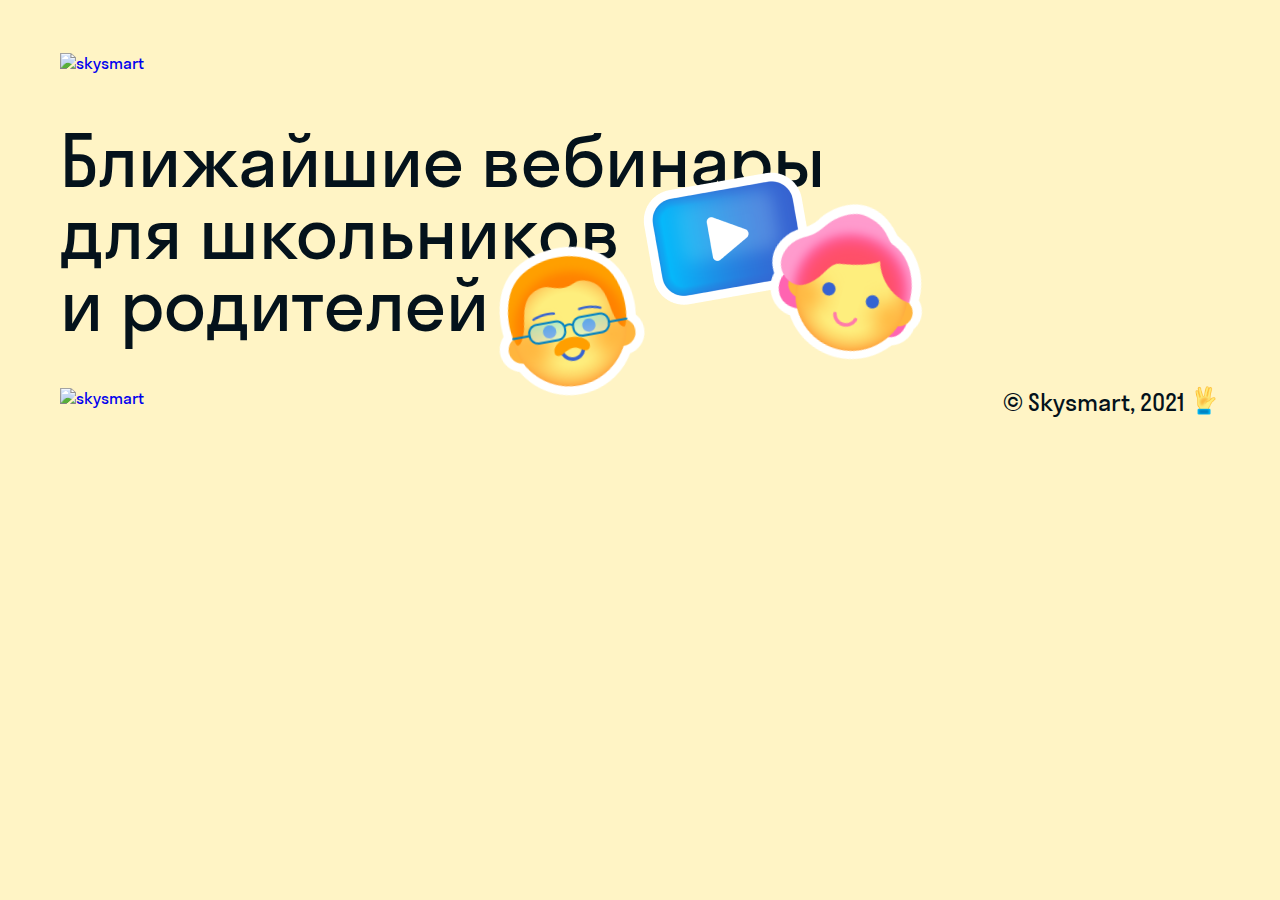
==== app/past-webinars.html @ d93fb35e "main page is ready" ====
<!DOCTYPE html>
<html lang="ru">
<head>
    <meta charset="UTF-8">
    <meta name="viewport" content="width=device-width, initial-scale=1.0">
    <title>Записи прошлых вебинаров</title>
    <link rel="stylesheet" href="css/style.min.css">
    <script defer src="js/main.min.js"></script>
</head>
<body>
    
    <!-- Header -->
    <header class="header">
        <div class="container">
            <a href="#" class="logo-link">
                <div class="header__logo">
                    <img src="../images/logo.png" alt="skysmart">
                </div>
            </a>
        </div>
    </header>
    <!-- Header END -->

    <!-- Main -->
    <main class="main">
        <!-- Page title -->
        <section class="page-title">
            <div class="container">
                <h1>Ближайшие вебинары для школьников и родителей</h1>
                <span class="emoji emoji-teacher-man"></span>
                <span class="emoji emoji-video"></span>
                <span class="emoji emoji-teen-girl"></span>
            </div>
        </section>
        <!-- Page title END -->
    </main>
    <!-- Main END -->

    <!-- Footer -->
    <footer class="footer">
        <div class="container">
            <div class="footer__inner">
                <a href="#" class="logo-link">
                    <div class="footer__logo">
                        <img src="../images/logo.png" alt="skysmart">
                    </div>
                </a>

                <div class="footer__trademark">
                    <span>&#xa9; Skysmart, 2021</span>
                    <span class="emoji emoji-spoke"></span>
                </div>
            </div>
            
        </div>
    </footer>

</body>
</html>
---- app/css/style.min.css ----
@font-face{font-family:"Stratos LC Web";src:url(../fonts/StratosLCWeb-Regular.woff),url(../fonts/StratosLCWeb-Regular.woff2),url(../fonts/StratosLCWeb-Regular.ttf);font-weight:normal;font-display:swap;font-style:normal}@font-face{font-family:"Stratos LC Web";src:url(../fonts/StratosLCWeb-Light.woff),url(../fonts/StratosLCWeb-Light.woff2),url(../fonts/StratosLCWeb-Light.ttf);font-weight:300;font-display:swap;font-style:normal}@font-face{font-family:"Stratos LC Web";src:url(../fonts/StratosLCWeb-Medium.woff),url(../fonts/StratosLCWeb-Medium.woff2),url(../fonts/StratosLCWeb-Medium.ttf);font-weight:500;font-display:swap;font-style:normal}@font-face{font-family:"Stratos LC Web";src:url(../fonts/StratosLCWeb-Bold.woff),url(../fonts/StratosLCWeb-Bold.woff2),url(../fonts/StratosLCWeb-Bold.ttf);font-weight:bold;font-display:swap;font-style:normal}*,html,body{-webkit-box-sizing:border-box;box-sizing:border-box}body{margin:0;padding:0;font-family:"Stratos LC Web",serif;background-color:#FFF4C5;color:#04121B}h1,h2,h3,h4,h5,h6{margin:0;padding:0}a{text-decoration:none}ul,li{margin:0;padding:0;list-style-type:none}p{margin:0;padding:0}.container{width:95%;max-width:1160px;height:auto;margin:0 auto}.emoji{display:inline-block}@media (max-width: 809px){.emoji.emoji-teacher-man{width:114px;height:114px;background-image:url("../images/emoji/emoji-teacher-man_mob.png");background-position:center;background-size:cover}}@media (max-width: 809px) and (-webkit-min-device-pixel-ratio: 2), (max-width: 809px) and (-o-min-device-pixel-ratio: 2/1), (max-width: 809px) and (min-resolution: 192dpi), (max-width: 809px) and (min-resolution: 2dppx){.emoji.emoji-teacher-man{background-image:url("../images/emoji/emoji-teacher-man_mob@2x.png");background-position:center;background-size:cover}}@media (max-width: 809px) and (-webkit-min-device-pixel-ratio: 3), (max-width: 809px) and (-o-min-device-pixel-ratio: 3/1), (max-width: 809px) and (min-resolution: 3dppx){.emoji.emoji-teacher-man{background-image:url("../images/emoji/emoji-teacher-man_mob@3x.png");background-position:center;background-size:cover}}@media (min-width: 810px){.emoji.emoji-teacher-man{width:184px;height:184px;background-image:url("../images/emoji/emoji-teacher-man_desk.png");background-position:center;background-size:cover}}@media (min-width: 810px) and (-webkit-min-device-pixel-ratio: 2), (min-width: 810px) and (-o-min-device-pixel-ratio: 2/1), (min-width: 810px) and (min-resolution: 192dpi), (min-width: 810px) and (min-resolution: 2dppx){.emoji.emoji-teacher-man{background-image:url("../images/emoji/emoji-teacher-man_desk@2x.png");background-position:center;background-size:cover}}@media (min-width: 810px) and (-webkit-min-device-pixel-ratio: 3), (min-width: 810px) and (-o-min-device-pixel-ratio: 3/1), (min-width: 810px) and (min-resolution: 3dppx){.emoji.emoji-teacher-man{background-image:url("../images/emoji/emoji-teacher-man_desk@3x.png");background-position:center;background-size:cover}}@media (max-width: 809px){.emoji.emoji-video{width:114px;height:114px;background-image:url("../images/emoji/emoji-video_mob.png");background-position:center;background-size:cover}}@media (max-width: 809px) and (-webkit-min-device-pixel-ratio: 2), (max-width: 809px) and (-o-min-device-pixel-ratio: 2/1), (max-width: 809px) and (min-resolution: 192dpi), (max-width: 809px) and (min-resolution: 2dppx){.emoji.emoji-video{background-image:url("../images/emoji/emoji-video_mob@2x.png");background-position:center;background-size:cover}}@media (max-width: 809px) and (-webkit-min-device-pixel-ratio: 3), (max-width: 809px) and (-o-min-device-pixel-ratio: 3/1), (max-width: 809px) and (min-resolution: 3dppx){.emoji.emoji-video{background-image:url("../images/emoji/emoji-video_mob@3x.png");background-position:center;background-size:cover}}@media (min-width: 810px){.emoji.emoji-video{width:184px;height:184px;background-image:url("../images/emoji/emoji-video_desk.png");background-position:center;background-size:cover}}@media (min-width: 810px) and (-webkit-min-device-pixel-ratio: 2), (min-width: 810px) and (-o-min-device-pixel-ratio: 2/1), (min-width: 810px) and (min-resolution: 192dpi), (min-width: 810px) and (min-resolution: 2dppx){.emoji.emoji-video{background-image:url("../images/emoji/emoji-video_desk@2x.png");background-position:center;background-size:cover}}@media (min-width: 810px) and (-webkit-min-device-pixel-ratio: 3), (min-width: 810px) and (-o-min-device-pixel-ratio: 3/1), (min-width: 810px) and (min-resolution: 3dppx){.emoji.emoji-video{background-image:url("../images/emoji/emoji-video_desk@3x.png");background-position:center;background-size:cover}}@media (max-width: 809px){.emoji.emoji-teen-girl{width:114px;height:114px;background-image:url("../images/emoji/emoji-teen-girl_mob.png");background-position:center;background-size:cover}}@media (max-width: 809px) and (-webkit-min-device-pixel-ratio: 2), (max-width: 809px) and (-o-min-device-pixel-ratio: 2/1), (max-width: 809px) and (min-resolution: 192dpi), (max-width: 809px) and (min-resolution: 2dppx){.emoji.emoji-teen-girl{background-image:url("../images/emoji/emoji-teen-girl_mob@2x.png");background-position:center;background-size:cover}}@media (max-width: 809px) and (-webkit-min-device-pixel-ratio: 3), (max-width: 809px) and (-o-min-device-pixel-ratio: 3/1), (max-width: 809px) and (min-resolution: 3dppx){.emoji.emoji-teen-girl{background-image:url("../images/emoji/emoji-teen-girl_mob@3x.png");background-position:center;background-size:cover}}@media (min-width: 810px){.emoji.emoji-teen-girl{width:184px;height:184px;background-image:url("../images/emoji/emoji-teen-girl_desk.png");background-position:center;background-size:cover}}@media (min-width: 810px) and (-webkit-min-device-pixel-ratio: 2), (min-width: 810px) and (-o-min-device-pixel-ratio: 2/1), (min-width: 810px) and (min-resolution: 192dpi), (min-width: 810px) and (min-resolution: 2dppx){.emoji.emoji-teen-girl{background-image:url("../images/emoji/emoji-teen-girl_desk@2x.png");background-position:center;background-size:cover}}@media (min-width: 810px) and (-webkit-min-device-pixel-ratio: 3), (min-width: 810px) and (-o-min-device-pixel-ratio: 3/1), (min-width: 810px) and (min-resolution: 3dppx){.emoji.emoji-teen-girl{background-image:url("../images/emoji/emoji-teen-girl_desk@3x.png");background-position:center;background-size:cover}}@media (max-width: 809px){.emoji.emoji-clocks{width:114px;height:114px;background-image:url("../images/emoji/emoji-clocks_mob.png");background-position:center;background-size:cover}}@media (max-width: 809px) and (-webkit-min-device-pixel-ratio: 2), (max-width: 809px) and (-o-min-device-pixel-ratio: 2/1), (max-width: 809px) and (min-resolution: 192dpi), (max-width: 809px) and (min-resolution: 2dppx){.emoji.emoji-clocks{background-image:url("../images/emoji/emoji-clocks_mob@2x.png");background-position:center;background-size:cover}}@media (max-width: 809px) and (-webkit-min-device-pixel-ratio: 3), (max-width: 809px) and (-o-min-device-pixel-ratio: 3/1), (max-width: 809px) and (min-resolution: 3dppx){.emoji.emoji-clocks{background-image:url("../images/emoji/emoji-clocks_mob@3x.png");background-position:center;background-size:cover}}@media (min-width: 810px){.emoji.emoji-clocks{width:184px;height:184px;background-image:url("../images/emoji/emoji-clocks_desk.png");background-position:center;background-size:cover}}@media (min-width: 810px) and (-webkit-min-device-pixel-ratio: 2), (min-width: 810px) and (-o-min-device-pixel-ratio: 2/1), (min-width: 810px) and (min-resolution: 192dpi), (min-width: 810px) and (min-resolution: 2dppx){.emoji.emoji-clocks{background-image:url("../images/emoji/emoji-clocks_desk@2x.png");background-position:center;background-size:cover}}@media (min-width: 810px) and (-webkit-min-device-pixel-ratio: 3), (min-width: 810px) and (-o-min-device-pixel-ratio: 3/1), (min-width: 810px) and (min-resolution: 3dppx){.emoji.emoji-clocks{background-image:url("../images/emoji/emoji-clocks_desk@3x.png");background-position:center;background-size:cover}}@media (max-width: 809px){.emoji.emoji-inlove{width:114px;height:114px;background-image:url("../images/emoji/emoji-inlove_mob.png");background-position:center;background-size:cover}}@media (max-width: 809px) and (-webkit-min-device-pixel-ratio: 2), (max-width: 809px) and (-o-min-device-pixel-ratio: 2/1), (max-width: 809px) and (min-resolution: 192dpi), (max-width: 809px) and (min-resolution: 2dppx){.emoji.emoji-inlove{background-image:url("../images/emoji/emoji-inlove_mob@2x.png");background-position:center;background-size:cover}}@media (max-width: 809px) and (-webkit-min-device-pixel-ratio: 3), (max-width: 809px) and (-o-min-device-pixel-ratio: 3/1), (max-width: 809px) and (min-resolution: 3dppx){.emoji.emoji-inlove{background-image:url("../images/emoji/emoji-inlove_mob@3x.png");background-position:center;background-size:cover}}@media (min-width: 810px){.emoji.emoji-inlove{width:184px;height:184px;background-image:url("../images/emoji/emoji-inlove_desk.png");background-position:center;background-size:cover}}@media (min-width: 810px) and (-webkit-min-device-pixel-ratio: 2), (min-width: 810px) and (-o-min-device-pixel-ratio: 2/1), (min-width: 810px) and (min-resolution: 192dpi), (min-width: 810px) and (min-resolution: 2dppx){.emoji.emoji-inlove{background-image:url("../images/emoji/emoji-inlove_desk@2x.png");background-position:center;background-size:cover}}@media (min-width: 810px) and (-webkit-min-device-pixel-ratio: 3), (min-width: 810px) and (-o-min-device-pixel-ratio: 3/1), (min-width: 810px) and (min-resolution: 3dppx){.emoji.emoji-inlove{background-image:url("../images/emoji/emoji-inlove_desk@3x.png");background-position:center;background-size:cover}}@media (max-width: 809px){.emoji.emoji-laptop{width:114px;height:114px;background-image:url("../images/emoji/emoji-laptop_mob.png");background-position:center;background-size:cover}}@media (max-width: 809px) and (-webkit-min-device-pixel-ratio: 2), (max-width: 809px) and (-o-min-device-pixel-ratio: 2/1), (max-width: 809px) and (min-resolution: 192dpi), (max-width: 809px) and (min-resolution: 2dppx){.emoji.emoji-laptop{background-image:url("../images/emoji/emoji-laptop_mob@2x.png");background-position:center;background-size:cover}}@media (max-width: 809px) and (-webkit-min-device-pixel-ratio: 3), (max-width: 809px) and (-o-min-device-pixel-ratio: 3/1), (max-width: 809px) and (min-resolution: 3dppx){.emoji.emoji-laptop{background-image:url("../images/emoji/emoji-laptop_mob@3x.png");background-position:center;background-size:cover}}@media (min-width: 810px){.emoji.emoji-laptop{width:184px;height:184px;background-image:url("../images/emoji/emoji-laptop_desk.png");background-position:center;background-size:cover}}@media (min-width: 810px) and (-webkit-min-device-pixel-ratio: 2), (min-width: 810px) and (-o-min-device-pixel-ratio: 2/1), (min-width: 810px) and (min-resolution: 192dpi), (min-width: 810px) and (min-resolution: 2dppx){.emoji.emoji-laptop{background-image:url("../images/emoji/emoji-laptop_desk@2x.png");background-position:center;background-size:cover}}@media (min-width: 810px) and (-webkit-min-device-pixel-ratio: 3), (min-width: 810px) and (-o-min-device-pixel-ratio: 3/1), (min-width: 810px) and (min-resolution: 3dppx){.emoji.emoji-laptop{background-image:url("../images/emoji/emoji-laptop_desk@3x.png");background-position:center;background-size:cover}}@media (max-width: 809px){.emoji.emoji-spoke{width:114px;height:114px;background-image:url("../images/emoji/emoji-spoke_mob.png");background-position:center;background-size:cover}}@media (max-width: 809px) and (-webkit-min-device-pixel-ratio: 2), (max-width: 809px) and (-o-min-device-pixel-ratio: 2/1), (max-width: 809px) and (min-resolution: 192dpi), (max-width: 809px) and (min-resolution: 2dppx){.emoji.emoji-spoke{background-image:url("../images/emoji/emoji-spoke_mob@2x.png");background-position:center;background-size:cover}}@media (max-width: 809px) and (-webkit-min-device-pixel-ratio: 3), (max-width: 809px) and (-o-min-device-pixel-ratio: 3/1), (max-width: 809px) and (min-resolution: 3dppx){.emoji.emoji-spoke{background-image:url("../images/emoji/emoji-spoke_mob@3x.png");background-position:center;background-size:cover}}@media (min-width: 810px){.emoji.emoji-spoke{width:184px;height:184px;background-image:url("../images/emoji/emoji-spoke_desk.png");background-position:center;background-size:cover}}@media (min-width: 810px) and (-webkit-min-device-pixel-ratio: 2), (min-width: 810px) and (-o-min-device-pixel-ratio: 2/1), (min-width: 810px) and (min-resolution: 192dpi), (min-width: 810px) and (min-resolution: 2dppx){.emoji.emoji-spoke{background-image:url("../images/emoji/emoji-spoke_desk@2x.png");background-position:center;background-size:cover}}@media (min-width: 810px) and (-webkit-min-device-pixel-ratio: 3), (min-width: 810px) and (-o-min-device-pixel-ratio: 3/1), (min-width: 810px) and (min-resolution: 3dppx){.emoji.emoji-spoke{background-image:url("../images/emoji/emoji-spoke_desk@3x.png");background-position:center;background-size:cover}}.emoji--only-desktop{display:none}@media (min-width: 810px){.emoji--only-desktop{display:inline-block}}.emoji--only-mobile{display:none}@media (max-width: 809px){.emoji--only-mobile{display:inline-block}}.header{padding-top:18px;padding-bottom:19px}@media (min-width: 810px){.header{padding-top:53px;padding-bottom:40px}}.header__logo{display:inline-block;width:131px;height:16px;overflow:hidden;position:relative}.header__logo img{width:inherit;height:inherit;position:absolute;top:50%;left:50%;-webkit-transform:translate(-50%, -50%);-ms-transform:translate(-50%, -50%);transform:translate(-50%, -50%);-o-object-fit:cover;object-fit:cover}@media (min-width: 810px){.header__logo{width:238px;height:28px;overflow:hidden;position:relative}.header__logo img{width:inherit;height:inherit;position:absolute;top:50%;left:50%;-webkit-transform:translate(-50%, -50%);-ms-transform:translate(-50%, -50%);transform:translate(-50%, -50%);-o-object-fit:cover;object-fit:cover}}.page-title .container{position:relative}.page-title h1{width:100%;font-size:40px;font-weight:normal;line-height:100%;letter-spacing:-0.1px}@media (min-width: 810px){.page-title h1{max-width:888px;font-size:72px}}.page-title .emoji{margin:-11px;position:absolute}@media (min-width: 810px){.page-title .emoji{margin:-18px}}.page-title .emoji-teacher-man{bottom:-98px;left:10px;-webkit-transform:rotate(-10.26deg);-ms-transform:rotate(-10.26deg);transform:rotate(-10.26deg)}@media (min-width: 810px){.page-title .emoji-teacher-man{top:122px;left:434px}}.page-title .emoji-video{left:122px;bottom:-75px}@media (min-width: 810px){.page-title .emoji-video{top:40px;left:594px}}.page-title .emoji-teen-girl{left:196px;bottom:-102px;-webkit-transform:rotate(16.19deg);-ms-transform:rotate(16.19deg);transform:rotate(16.19deg)}@media (min-width: 810px){.page-title .emoji-teen-girl{top:86px;left:714px}}@media (max-width: 809px){.section-title{margin-bottom:-8px}}.section-title h2{font-weight:normal;font-size:32px;line-height:100%;letter-spacing:-0.1px;-webkit-font-feature-settings:'pnum' on, 'lnum' on;font-feature-settings:'pnum' on, 'lnum' on}@media (min-width: 810px){.section-title h2{font-size:64px}}.webinar{width:300px;height:435px;margin-top:40px;position:relative}@media (min-width: 810px){.webinar{width:360px;height:542px;margin-top:65px}}.webinar__sticker{width:153px;height:131px;overflow:hidden;position:absolute;top:-48px;left:147px;z-index:100}.webinar__sticker picture{width:inherit;height:inherit}.webinar__sticker picture img{width:inherit;height:inherit;-o-object-fit:cover;object-fit:cover;-o-object-position:center;object-position:center}@media (min-width: 810px){.webinar__sticker{width:209px;height:179px;overflow:hidden;top:-60px;left:190px}.webinar__sticker picture{width:inherit;height:inherit}.webinar__sticker picture img{width:inherit;height:inherit;-o-object-fit:cover;object-fit:cover;-o-object-position:center;object-position:center}}.webinar__img-wrapp{background-color:transparent;-webkit-transition:all 0.1s ease-in-out;-o-transition:all 0.1s ease-in-out;transition:all 0.1s ease-in-out;width:300px;height:300px;overflow:hidden;border-radius:16px;position:relative}.webinar__img-wrapp picture{width:inherit;height:inherit}.webinar__img-wrapp picture img{width:inherit;height:inherit;-o-object-fit:cover;object-fit:cover;-o-object-position:center;object-position:center}@media (min-width: 810px){.webinar__img-wrapp{width:360px;height:360px;overflow:hidden}.webinar__img-wrapp picture{width:inherit;height:inherit}.webinar__img-wrapp picture img{width:inherit;height:inherit;-o-object-fit:cover;object-fit:cover;-o-object-position:center;object-position:center}}.webinar__back{width:100%;height:auto;padding:24px;padding-bottom:0;font-size:32px;line-height:120%;letter-spacing:-0.1px;-webkit-font-feature-settings:'pnum' on, 'lnum' on;font-feature-settings:'pnum' on, 'lnum' on;color:transparent;position:absolute;top:0}@media (min-width: 810px){.webinar__back{font-size:40px}}.webinar__icons{display:-webkit-box;display:-ms-flexbox;display:flex;margin-left:14px;margin-bottom:14px;-webkit-box-orient:vertical;-webkit-box-direction:normal;-ms-flex-direction:column;flex-direction:column;-webkit-box-pack:start;-ms-flex-pack:start;justify-content:flex-start;-webkit-box-align:start;-ms-flex-align:start;align-items:flex-start;position:absolute;bottom:0;left:0;color:#04121B}@media (min-width: 810px){.webinar__icons{margin-left:20px;margin-bottom:20px;-webkit-box-orient:horizontal;-webkit-box-direction:normal;-ms-flex-direction:row;flex-direction:row;-webkit-box-align:center;-ms-flex-align:center;align-items:center}}.webinar__icons span{display:block;margin-top:8px;padding:6px 12px;border-radius:6px;font-size:16px;font-weight:normal;line-height:120%;letter-spacing:-0.1px;background-color:#FFF4C5}@media (min-width: 810px){.webinar__icons span{margin-left:8px;margin-top:0}}.webinar__icons span:first-child{margin-left:0;margin-top:0}.webinar__info{margin-top:16px}@media (min-width: 810px){.webinar__info{margin-top:20px}}.webinar__date{font-weight:normal;font-size:24px;line-height:100%;letter-spacing:-0.1px;color:rgba(4,18,27,0.48);-webkit-font-feature-settings:'pnum' on, 'lnum' on;font-feature-settings:'pnum' on, 'lnum' on}@media (min-width: 810px){.webinar__date{font-size:32px}}.webinar__name{margin-top:8px}@media (min-width: 810px){.webinar__name{margin-top:16px}}.webinar__name h3{font-weight:normal;font-size:24px;line-height:120%;letter-spacing:-0.1px;-webkit-font-feature-settings:'pnum' on, 'lnum' on;font-feature-settings:'pnum' on, 'lnum' on;color:#04121B;-webkit-transition:all 0.1s ease-in-out;-o-transition:all 0.1s ease-in-out;transition:all 0.1s ease-in-out}@media (min-width: 810px){.webinar__name h3{font-size:32px}}.webinar:hover .webinar__name h3{color:#00AEFA;-webkit-text-decoration-line:underline;text-decoration-line:underline;-webkit-transition:all 0.1s ease-in-out;-o-transition:all 0.1s ease-in-out;transition:all 0.1s ease-in-out}.webinar:hover .webinar__img-wrapp{background-color:#FF64B0;-webkit-transition:all 0.1s ease-in-out;-o-transition:all 0.1s ease-in-out;transition:all 0.1s ease-in-out}.webinar:hover .webinar__img-wrapp img{opacity:0}.webinar:hover .webinar__back{color:#fff}.webinars-list{width:100%;height:auto;display:-webkit-box;display:-ms-flexbox;display:flex;-ms-flex-wrap:wrap;flex-wrap:wrap;-webkit-box-orient:vertical;-webkit-box-direction:normal;-ms-flex-direction:column;flex-direction:column;-webkit-box-align:center;-ms-flex-align:center;align-items:center;-webkit-box-pack:justify;-ms-flex-pack:justify;justify-content:space-between}@media (min-width: 810px){.webinars-list{-webkit-box-orient:horizontal;-webkit-box-direction:normal;-ms-flex-direction:row;flex-direction:row;-webkit-box-align:start;-ms-flex-align:start;align-items:flex-start}}.upcoming-webinars{margin-top:100px}@media (min-width: 810px){.upcoming-webinars{margin-top:31px}}.past-webinars{width:100%;height:auto;margin-top:64px}@media (min-width: 810px){.past-webinars{margin-top:120px}}.past-webinars .webinar{height:403px}@media (min-width: 810px){.past-webinars .webinar{height:498px}}.go-more-webinars{width:300px;height:auto;margin-top:24px}@media (min-width: 810px){.go-more-webinars{width:360px;margin-top:64px}}.go-more-webinars a{font-weight:normal;font-size:32px;line-height:100%;letter-spacing:-0.1px;-webkit-font-feature-settings:'pnum' on, 'lnum' on;font-feature-settings:'pnum' on, 'lnum' on;color:#04121B}.go-more-webinars a span{border-bottom:2px solid #04121B}@media (min-width: 810px){.go-more-webinars a span{border-bottom:4px solid #04121B}}@media (min-width: 810px){.go-more-webinars a{font-size:56px}}.go-more-webinars:hover a{color:#00AEFA}.go-more-webinars:hover a span{border-bottom:2px solid #00AEFA}@media (min-width: 810px){.go-more-webinars:hover a span{border-bottom:4px solid #00AEFA}}.person{width:100%;max-width:481px;display:-webkit-box;display:-ms-flexbox;display:flex;-webkit-box-pack:justify;-ms-flex-pack:justify;justify-content:space-between;-webkit-box-align:start;-ms-flex-align:start;align-items:flex-start}@media (min-width: 810px){.person{-webkit-box-align:center;-ms-flex-align:center;align-items:center}}.person__img{display:inline-table;width:76px;height:76px;overflow:hidden;position:relative;border-radius:50%}.person__img img{width:inherit;height:inherit;position:absolute;top:50%;left:50%;-webkit-transform:translate(-50%, -50%);-ms-transform:translate(-50%, -50%);transform:translate(-50%, -50%);-o-object-fit:cover;object-fit:cover}@media (min-width: 810px){.person__img{width:100px;height:100px;overflow:hidden;position:relative}.person__img img{width:inherit;height:inherit;position:absolute;top:50%;left:50%;-webkit-transform:translate(-50%, -50%);-ms-transform:translate(-50%, -50%);transform:translate(-50%, -50%);-o-object-fit:cover;object-fit:cover}}.person__info{display:-webkit-box;display:-ms-flexbox;display:flex;margin-left:24px;-webkit-box-orient:vertical;-webkit-box-direction:normal;-ms-flex-direction:column;flex-direction:column;-webkit-box-align:start;-ms-flex-align:start;align-items:flex-start}.person__name{font-size:24px;line-height:120%;letter-spacing:-0.1px;-webkit-font-feature-settings:'pnum' on, 'lnum' on;font-feature-settings:'pnum' on, 'lnum' on}@media (min-width: 810px){.person__name{font-size:32px}}.person__position{margin-top:4px;font-size:16px;line-height:120%;letter-spacing:-0.1px;-webkit-font-feature-settings:'pnum' on, 'lnum' on;font-feature-settings:'pnum' on, 'lnum' on;color:rgba(4,18,27,0.48)}@media (min-width: 810px){.person__position{font-size:24px}}.tagline{width:100%;margin-top:64px;position:relative}@media (min-width: 810px){.tagline{margin-top:133px}}.tagline__sticker{width:310px;height:265px;overflow:hidden;position:absolute;bottom:-142px;left:5px}.tagline__sticker picture{width:inherit;height:inherit}.tagline__sticker picture img{width:inherit;height:inherit;-o-object-fit:cover;object-fit:cover;-o-object-position:center;object-position:center}@media (min-width: 810px){.tagline__sticker{width:612px;height:504px;overflow:hidden;left:auto;right:104px;bottom:-96px}.tagline__sticker picture{width:inherit;height:inherit}.tagline__sticker picture img{width:inherit;height:inherit;-o-object-fit:cover;object-fit:cover;-o-object-position:center;object-position:center}}.tagline__content{width:100%;height:auto;padding:16px 16px 125px 16px;border-radius:16px;background-color:#FFEC8F}@media (min-width: 810px){.tagline__content{padding:32px 40px 58px 40px}}.tagline__text{width:95%;max-width:928px;margin-top:12px;font-size:24px;line-height:29px;letter-spacing:-0.1px;-webkit-font-feature-settings:'pnum' on, 'lnum' on;font-feature-settings:'pnum' on, 'lnum' on}@media (min-width: 810px){.tagline__text{line-height:120%;margin-top:24px;font-size:32px}}.coments{margin-top:158px;position:relative;overflow:hidden;padding-bottom:162px}@media (min-width: 810px){.coments{margin-top:104px;padding-bottom:0}}.coments__sticker{width:374px;height:240px;overflow:hidden;position:absolute;left:53%;bottom:0;-webkit-transform:translateX(-50%);-ms-transform:translateX(-50%);transform:translateX(-50%)}.coments__sticker picture{width:inherit;height:inherit}.coments__sticker picture img{width:inherit;height:inherit;-o-object-fit:cover;object-fit:cover;-o-object-position:center;object-position:center}@media (min-width: 810px){.coments__sticker{left:141px;bottom:36px;-webkit-transform:translateX(0);-ms-transform:translateX(0);transform:translateX(0)}}.coments__wrapper{margin-top:10px;display:-webkit-box;display:-ms-flexbox;display:flex;-ms-flex-wrap:wrap;flex-wrap:wrap;-webkit-box-orient:horizontal;-webkit-box-direction:normal;-ms-flex-direction:row;flex-direction:row;-webkit-box-align:start;-ms-flex-align:start;align-items:flex-start;-webkit-box-pack:center;-ms-flex-pack:center;justify-content:center}@media (min-width: 810px){.coments__wrapper{margin-top:24px;-webkit-box-orient:horizontal;-webkit-box-direction:normal;-ms-flex-direction:row;flex-direction:row;-webkit-box-pack:justify;-ms-flex-pack:justify;justify-content:space-between}}.coments .coment{width:300px;margin-top:16px;padding:24px;padding-bottom:38px;border-radius:16px;background-color:#fff}@media (min-width: 810px){.coments .coment{width:360px;margin-top:24px}}.coments .coment__text{margin-top:12px;font-size:18px;line-height:24px;-webkit-font-feature-settings:'pnum' on, 'lnum' on;font-feature-settings:'pnum' on, 'lnum' on}@media (min-width: 810px){.coments .coment:nth-child(4){margin-left:400px;margin-top:-49px}}@media (min-width: 810px){.coments .coment:last-child{margin-top:-97px}}.coments .person{-webkit-box-pack:start;-ms-flex-pack:start;justify-content:flex-start}.coments .person__img{display:inline-table;width:48px;height:48px;overflow:hidden;position:relative}.coments .person__img img{width:inherit;height:inherit;position:absolute;top:50%;left:50%;-webkit-transform:translate(-50%, -50%);-ms-transform:translate(-50%, -50%);transform:translate(-50%, -50%);-o-object-fit:cover;object-fit:cover}@media (min-width: 810px){.coments .person__img{width:48px;height:48px;overflow:hidden;position:relative}.coments .person__img img{width:inherit;height:inherit;position:absolute;top:50%;left:50%;-webkit-transform:translate(-50%, -50%);-ms-transform:translate(-50%, -50%);transform:translate(-50%, -50%);-o-object-fit:cover;object-fit:cover}}.coments .person__info{margin-left:16px}.coments .person__name{font-size:18px;line-height:23px}@media (min-width: 810px){.coments .person__name{font-size:18px;line-height:23px}}.coments .person__position{font-size:14px;line-height:18px}@media (min-width: 810px){.coments .person__position{font-size:14px;line-height:18px}}.switch{margin-top:12px;position:relative;display:inline-block;width:34px;height:20px}.switch:nth-child(3){margin-top:19px}.switch input{opacity:0;width:0;height:0}.slider{position:absolute;cursor:pointer;top:0;left:0;right:0;bottom:0;background-color:rgba(4,18,27,0.36);-webkit-transition:.4s;-o-transition:.4s;transition:.4s}.slider:before{position:absolute;content:"";height:14px;width:14px;left:3px;bottom:3px;background-color:white;-webkit-transition:.4s;-o-transition:.4s;transition:.4s}input:checked+.slider{background-color:#00AEFA}input:focus+.slider{-webkit-box-shadow:0 0 1px #00AEFA;box-shadow:0 0 1px #00AEFA}input:checked+.slider:before{-webkit-transform:translateX(14px);-ms-transform:translateX(14px);transform:translateX(14px)}.slider.round{border-radius:18px}.slider.round:before{border-radius:50%}.switch__text{position:absolute;top:50%;left:42px;-webkit-transform:translateY(-50%);-ms-transform:translateY(-50%);transform:translateY(-50%);width:170px;font-size:16px;line-height:24px;-webkit-font-feature-settings:'pnum' on, 'lnum' on;font-feature-settings:'pnum' on, 'lnum' on;cursor:pointer}.form__input-wrapper{display:-webkit-box;display:-ms-flexbox;display:flex;-webkit-box-orient:vertical;-webkit-box-direction:normal;-ms-flex-direction:column;flex-direction:column}@media (min-width: 810px){.form__input-wrapper{margin-top:8px}}.form-input{width:100%;max-width:351px;height:60px;margin-top:16px;padding:0 20px;background-color:#fff;border-radius:10px;border:none;font-size:24px;line-height:32px;letter-spacing:-0.05px;-webkit-font-feature-settings:'pnum' on, 'lnum' on;font-feature-settings:'pnum' on, 'lnum' on;outline:none}.form-input:first-child{margin-top:20px}@media (min-width: 810px){.form-input:first-child{margin-top:0px}}.form-btn{width:100%;max-width:351px;height:60px;margin-top:24px;border-radius:10px;border:none;background-color:#00AEFA;font-size:18px;line-height:34px;letter-spacing:-0.05px;-webkit-font-feature-settings:'pnum' on, 'lnum' on, 'case' on, 'liga' off;font-feature-settings:'pnum' on, 'lnum' on, 'case' on, 'liga' off;color:#fff;cursor:pointer}@media (min-width: 810px){.form-btn{font-size:24px;line-height:32px}}.form-license{margin-top:8px}@media (min-width: 810px){.form-license{margin-top:16px}}.form-license__text,.form-license__link{font-size:18px;line-height:100%;letter-spacing:0.2px;-webkit-font-feature-settings:'pnum' on, 'lnum' on;font-feature-settings:'pnum' on, 'lnum' on;color:rgba(4,18,27,0.48)}@media (min-width: 810px){.form-license__text,.form-license__link{font-size:20px}}.form-license__link span{border-bottom:1px solid rgba(4,18,27,0.48)}.page-form{width:100%;height:auto;margin-top:46px}@media (min-width: 810px){.page-form{margin-top:104px}}.page-form .emoji{position:absolute}.page-form .emoji-clocks{-webkit-transform:rotate(-8.66deg);-ms-transform:rotate(-8.66deg);transform:rotate(-8.66deg);z-index:80}@media (min-width: 810px){.page-form .emoji-clocks{top:-96px;left:310px}}@media (max-width: 809px){.page-form .emoji-clocks{width:128px;top:-86px;left:138px}}.page-form .emoji-inlove{top:-8px;left:482px;z-index:100}.page-form .emoji-laptop{top:34px;left:362px;-webkit-transform:rotate(9.71deg);-ms-transform:rotate(9.71deg);transform:rotate(9.71deg);z-index:90}.page-form__inner{width:100%;height:auto;display:-webkit-box;display:-ms-flexbox;display:flex;-webkit-box-orient:vertical;-webkit-box-direction:normal;-ms-flex-direction:column;flex-direction:column;-webkit-box-pack:justify;-ms-flex-pack:justify;justify-content:space-between;-webkit-box-align:center;-ms-flex-align:center;align-items:center;padding:14px;padding-bottom:32px;background-color:#FFEC8F;border-radius:16px}@media (min-width: 810px){.page-form__inner{-webkit-box-orient:horizontal;-webkit-box-direction:normal;-ms-flex-direction:row;flex-direction:row;-webkit-box-align:start;-ms-flex-align:start;align-items:flex-start;padding:32px 40px 50px 40px}}@media (max-width: 1150px){.page-form__inner{-ms-flex-wrap:wrap;flex-wrap:wrap;-webkit-box-pack:center;-ms-flex-pack:center;justify-content:center}}.page-form__label{width:100%}.page-form__form-block{width:100%;max-width:351px}.page-form .section-title{width:274px;position:relative}@media (min-width: 810px){.page-form .section-title{width:554px}}.page-form__text{width:240px;margin-top:17px;font-size:24px;line-height:100%;letter-spacing:-0.1px;-webkit-font-feature-settings:'pnum' on, 'lnum' on;font-feature-settings:'pnum' on, 'lnum' on}@media (min-width: 810px){.page-form__text{width:634px;margin-top:24px;font-size:32px}}.tell-about{width:100%;height:auto;margin-top:32px;margin-bottom:22px}@media (min-width: 810px){.tell-about{margin-top:80px;margin-bottom:61px}}.tell-about__text,.tell-about__link{font-size:18px;line-height:120%;letter-spacing:-0.1px;-webkit-font-feature-settings:'pnum' on, 'lnum' on;font-feature-settings:'pnum' on, 'lnum' on;color:#04121B}@media (min-width: 810px){.tell-about__text,.tell-about__link{font-size:40px;line-height:120%}}.tell-about__link{border-bottom:2px solid #04121B}@media (min-width: 810px){.tell-about__link{border-bottom:4px solid #04121B}}.tell-about__link:hover{color:#00AEFA;border-bottom:2px solid #00AEFA}@media (min-width: 810px){.tell-about__link:hover{border-bottom:4px solid #00AEFA}}.footer{width:100%;height:auto;padding:23px 0;padding-bottom:14px}@media (min-width: 810px){.footer{padding:45px 0}}.footer__inner{width:100%}@media (min-width: 810px){.footer__inner{display:-webkit-box;display:-ms-flexbox;display:flex;-webkit-box-pack:justify;-ms-flex-pack:justify;justify-content:space-between;-webkit-box-align:center;-ms-flex-align:center;align-items:center}}.footer__logo{width:131px;height:16px;overflow:hidden;position:relative}.footer__logo img{width:inherit;height:inherit;position:absolute;top:50%;left:50%;-webkit-transform:translate(-50%, -50%);-ms-transform:translate(-50%, -50%);transform:translate(-50%, -50%);-o-object-fit:cover;object-fit:cover}@media (min-width: 810px){.footer__logo{width:238px;height:28px;overflow:hidden;position:relative}.footer__logo img{width:inherit;height:inherit;position:absolute;top:50%;left:50%;-webkit-transform:translate(-50%, -50%);-ms-transform:translate(-50%, -50%);transform:translate(-50%, -50%);-o-object-fit:cover;object-fit:cover}}.footer__trademark{display:-webkit-box;display:-ms-flexbox;display:flex;font-size:18px;line-height:32px;letter-spacing:-0.1px;-webkit-font-feature-settings:'pnum' on, 'lnum' on;font-feature-settings:'pnum' on, 'lnum' on}@media (min-width: 810px){.footer__trademark{font-size:24px}}@media (max-width: 809px){.footer__trademark{margin-top:18px}}.footer__trademark .emoji{width:29px;height:29px;margin-left:7px}
/*# sourceMappingURL=[data-uri] */
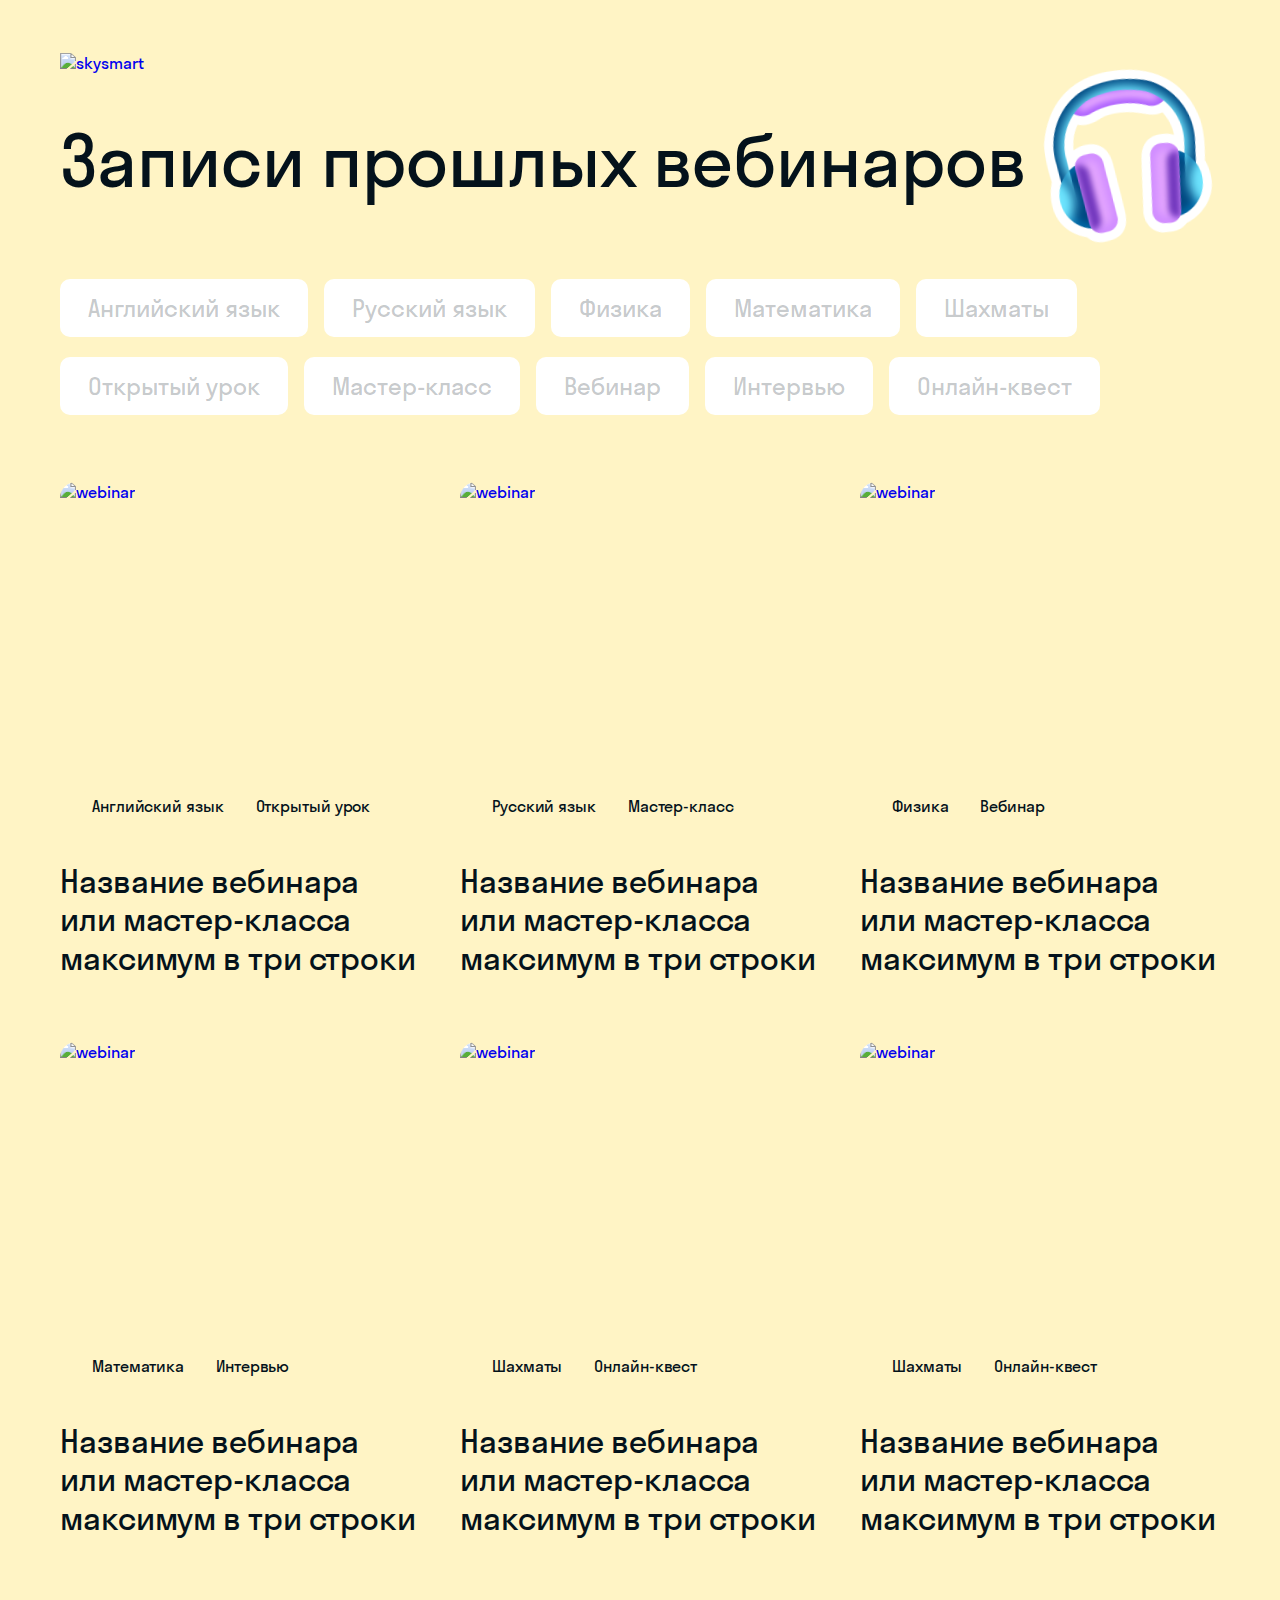
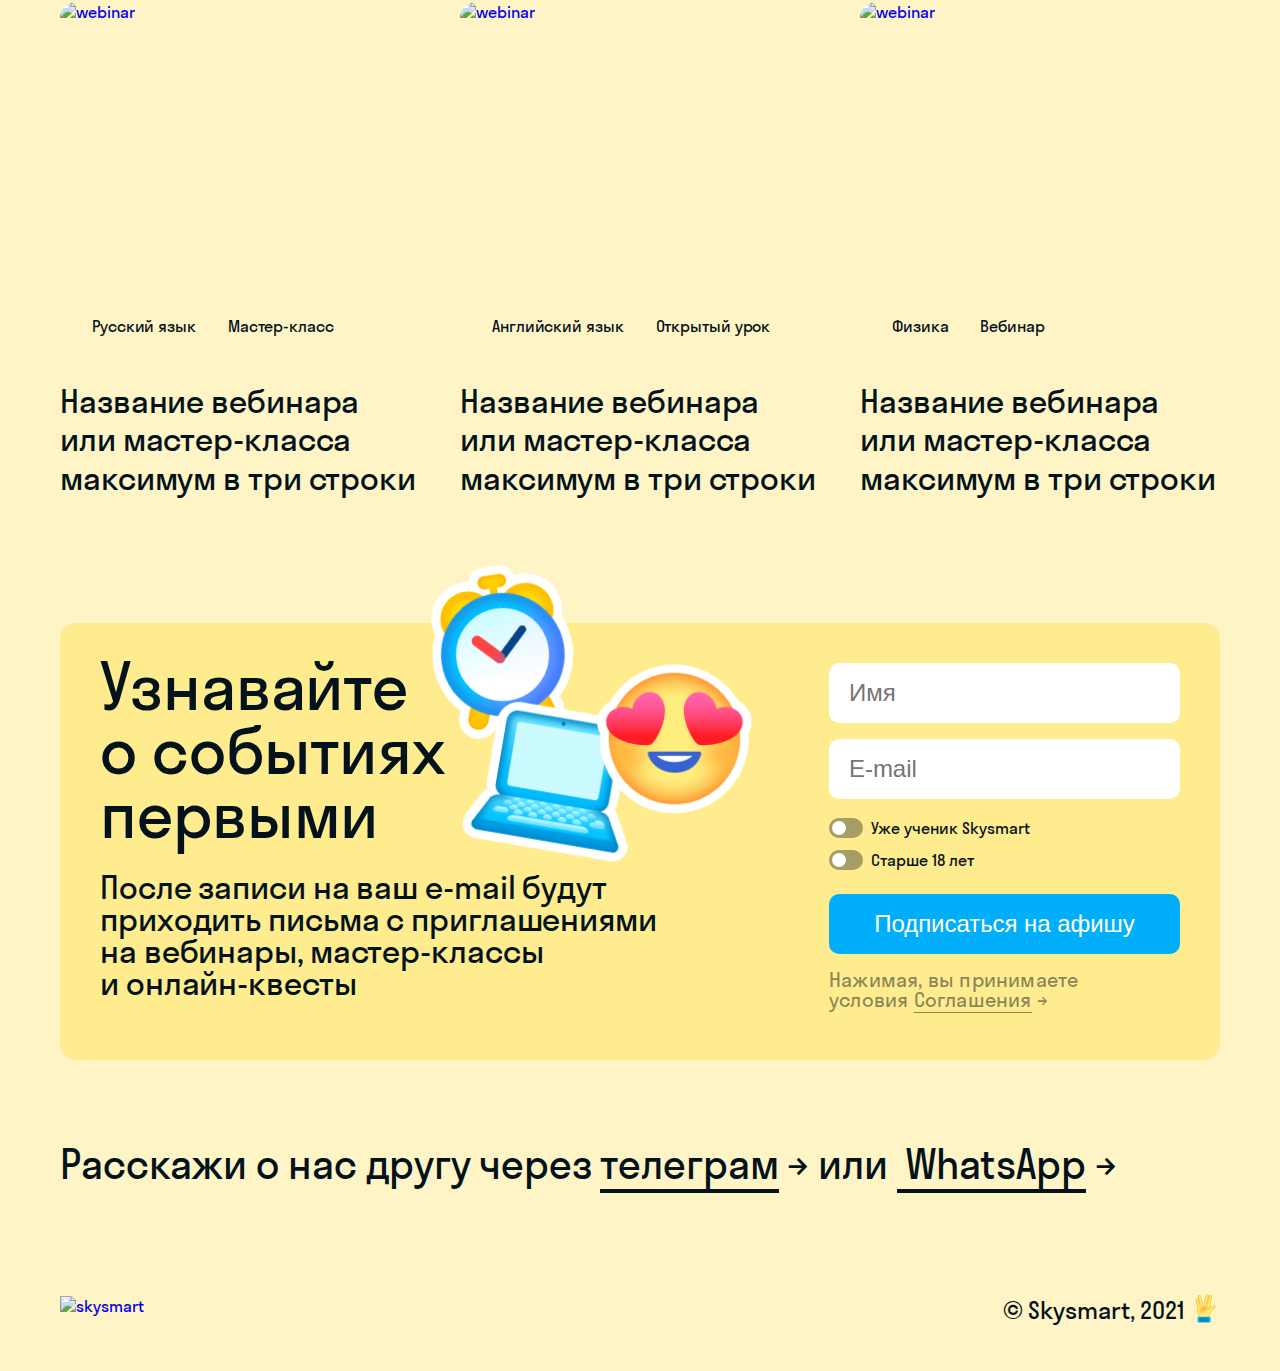
==== commit 9651ad55: "all done" ====
--- a/app/past-webinars.html
+++ b/app/past-webinars.html
@@ -7,7 +7,7 @@
     <link rel="stylesheet" href="css/style.min.css">
     <script defer src="js/main.min.js"></script>
 </head>
-<body>
+<body class="all-past-webinars">
     
     <!-- Header -->
     <header class="header">
@@ -26,13 +26,427 @@
         <!-- Page title -->
         <section class="page-title">
             <div class="container">
-                <h1>Ближайшие вебинары для школьников и родителей</h1>
-                <span class="emoji emoji-teacher-man"></span>
-                <span class="emoji emoji-video"></span>
-                <span class="emoji emoji-teen-girl"></span>
+                <h1>Записи прошлых вебинаров
+                    <span class="emoji emoji-headphones"></span>
+                </h1>
             </div>
         </section>
         <!-- Page title END -->
+
+        <!-- Sorting webinars -->
+        <section class="sorting-section">
+            <div class="container">
+                <div class="sorting-section__inner">
+                    <form>
+                        <label class="sorting-section__item">
+                            <input type="checkbox" name="sort-travels" data-sort>
+                            <span class="sorting-section__custom-inp">Английский язык</span>
+                        </label>
+                        <label class="sorting-section__item">
+                            <input type="checkbox" name="sort-job" data-sort>
+                            <span class="sorting-section__custom-inp">Русский язык</span>
+                        </label>
+                        <label class="sorting-section__item">
+                            <input type="checkbox" name="sort-office" data-sort>
+                            <span class="sorting-section__custom-inp">Физика</span>
+                        </label>
+                        <label class="sorting-section__item">
+                            <input type="checkbox" name="sort-hobby" data-sort>
+                            <span class="sorting-section__custom-inp">Математика</span>
+                        </label>
+                        <label class="sorting-section__item">
+                            <input type="checkbox" name="sort-education" data-sort>
+                            <span class="sorting-section__custom-inp">Шахматы</span>
+                        </label>
+                        <label class="sorting-section__item">
+                            <input type="checkbox" name="sort-business" data-sort>
+                            <span class="sorting-section__custom-inp">Открытый урок</span>
+                        </label>
+                        <label class="sorting-section__item">
+                            <input type="checkbox" name="sort-dialogues" data-sort>
+                            <span class="sorting-section__custom-inp">Мастер-класс</span>
+                        </label>
+                        <label class="sorting-section__item">
+                            <input type="checkbox" name="sort-tourism" data-sort>
+                            <span class="sorting-section__custom-inp">Вебинар</span>
+                        </label>
+                        <label class="sorting-section__item">
+                            <input type="checkbox" name="sort-cafe" data-sort>
+                            <span class="sorting-section__custom-inp">Интервью</span>
+                        </label>
+                        <label class="sorting-section__item">
+                            <input type="checkbox" name="sort-cafe" data-sort>
+                            <span class="sorting-section__custom-inp">Онлайн-квест</span>
+                        </label>
+                    </form>
+                </div>
+            </div>
+        </section>
+        <!-- Sorting webinars END -->
+
+        <!-- Past webinars -->
+        <section class="past-webinars"> 
+            <div class="container">
+                <!-- Past webinars -->
+                <div class="webinars-list">
+                    <!-- Webinar -->
+                    <div class="webinar">
+                        <a href="#"> 
+                            <div class="webinar__img-wrapp">
+                                <picture>
+                                    <source type="image/webp" 
+                                            srcset="../images/past-wb/wb-img-5.webp 1x, ../images/past-wb/wb-img-5@2x.webp 2x,
+                                            ../images/past-wb/wb-img-5@3x.webp 3x">
+                                    <img src="../images/past-wb/wb-img-5.png"
+                                         srcset="../images/past-wb/wb-img-5@2x.png 2x, ../images/past-wb/wb-img-5@3x.png 3x"
+                                         alt="webinar">
+                                </picture>
+
+                                <div class="webinar__back">
+                                    Немного о том, что будет на вебинаре или мастер-классе
+                                </div>
+                                <div class="webinar__icons">
+                                    <span>Английский язык</span>
+                                    <span>Открытый урок</span>
+                                </div>
+                            </div>
+    
+                            <div class="webinar__info">
+                                <div class="webinar__name">
+                                    <h3>
+                                        Название вебинара или мастер-класса максимум в три строки
+                                    </h3>
+                                </div>
+                            </div>
+                        </a>
+
+                    </div>
+                    <!-- Webinar END -->
+
+                    <!-- Webinar -->
+                    <div class="webinar">
+                        <a href="#">
+                            <div class="webinar__img-wrapp">
+                                <picture>
+                                    <source type="image/webp" 
+                                            srcset="../images/past-wb/wb-img-1.webp 1x, ../images/past-wb/wb-img-1@2x.webp 2x,
+                                            ../images/past-wb/wb-img-1@3x.webp 3x">
+                                    <img src="../images/past-wb/wb-img-1.png"
+                                         srcset="../images/past-wb/wb-img-1@2x.png 2x, ../images/past-wb/wb-img-1@3x.png 3x"
+                                         alt="webinar">
+                                </picture>
+                                <div class="webinar__back">
+                                    Немного о том, что будет на вебинаре или мастер-классе
+                                </div>
+                                <div class="webinar__icons">
+                                    <span>Русский язык</span>
+                                    <span>Мастер-класс</span>
+                                </div>
+                            </div>
+    
+                            <div class="webinar__info">
+                                <div class="webinar__name">
+                                    <h3>
+                                        Название вебинара или мастер-класса максимум в три строки
+                                    </h3>
+                                </div>
+                            </div>
+                        </a>
+                    </div>
+                    <!-- Webinar END -->
+
+                    <!-- Webinar -->
+                    <div class="webinar">
+                        <a href="#">
+                            <div class="webinar__img-wrapp">
+                                <picture>
+                                    <source type="image/webp" 
+                                            srcset="../images/past-wb/wb-img-2.webp 1x, ../images/past-wb/wb-img-2@2x.webp 2x,
+                                            ../images/past-wb/wb-img-2@3x.webp 3x">
+                                    <img src="../images/past-wb/wb-img-2.png"
+                                         srcset="../images/past-wb/wb-img-2@2x.png 2x, ../images/past-wb/wb-img-2@3x.png 3x"
+                                         alt="webinar">
+                                </picture>
+                                <div class="webinar__back">
+                                    Немного о том, что будет на вебинаре или мастер-классе
+                                </div>
+                                <div class="webinar__icons">
+                                    <span>Физика</span>
+                                    <span>Вебинар</span>
+                                </div>
+                            </div>
+    
+                            <div class="webinar__info">
+                                <div class="webinar__name">
+                                    <h3>
+                                        Название вебинара или мастер-класса максимум в три строки
+                                    </h3>
+                                </div>
+                            </div>
+                        </a>
+                    </div>
+                    <!-- Webinar END -->
+
+                    <!-- Webinar -->
+                     <div class="webinar">
+                        <a href="#">
+                            <div class="webinar__img-wrapp">
+                                <picture>
+                                    <source type="image/webp" 
+                                            srcset="../images/past-wb/wb-img-3.webp 1x, ../images/past-wb/wb-img-3@2x.webp 2x,
+                                            ../images/past-wb/wb-img-3@3x.webp 3x">
+                                    <img src="../images/past-wb/wb-img-3.png"
+                                         srcset="../images/past-wb/wb-img-3@2x.png 2x, ../images/past-wb/wb-img-3@3x.png 3x"
+                                         alt="webinar">
+                                </picture>
+                                <div class="webinar__back">
+                                    Немного о том, что будет на вебинаре или мастер-классе
+                                </div>
+                                <div class="webinar__icons">
+                                    <span>Математика</span>
+                                    <span>Интервью</span>
+                                </div>
+                            </div>
+    
+                            <div class="webinar__info">
+                                <div class="webinar__name">
+                                    <h3>
+                                        Название вебинара или мастер-класса максимум в три строки
+                                    </h3>
+                                </div>
+                            </div>
+                        </a>
+                    </div>
+                    <!-- Webinar END -->
+
+                     <!-- Webinar -->
+                     <div class="webinar">
+                        <a href="#">
+                            <div class="webinar__img-wrapp">
+                                <picture>
+                                    <source type="image/webp" 
+                                            srcset="../images/past-wb/wb-img-4.webp 1x, ../images/past-wb/wb-img-4@2x.webp 2x,
+                                            ../images/past-wb/wb-img-4@3x.webp 3x">
+                                    <img src="../images/past-wb/wb-img-4.png"
+                                         srcset="../images/past-wb/wb-img-4@2x.png 2x, ../images/past-wb/wb-img-4@3x.png 3x"
+                                         alt="webinar">
+                                </picture>
+                                <div class="webinar__back">
+                                    Немного о том, что будет на вебинаре или мастер-классе
+                                </div>
+                                <div class="webinar__icons">
+                                    <span>Шахматы</span>
+                                    <span>Онлайн-квест</span>
+                                </div>
+                            </div>
+    
+                            <div class="webinar__info">
+                                <div class="webinar__name">
+                                    <h3>
+                                        Название вебинара или мастер-класса максимум в три строки
+                                    </h3>
+                                </div>
+                            </div>
+                        </a>
+                    </div>
+                    <!-- Webinar END -->
+
+                    <!-- Webinar -->
+                    <div class="webinar">
+                        <a href="#">
+                            <div class="webinar__img-wrapp">
+                                <picture>
+                                    <source type="image/webp" 
+                                            srcset="../images/past-wb/wb-img-4.webp 1x, ../images/past-wb/wb-img-4@2x.webp 2x,
+                                            ../images/past-wb/wb-img-4@3x.webp 3x">
+                                    <img src="../images/past-wb/wb-img-4.png"
+                                         srcset="../images/past-wb/wb-img-4@2x.png 2x, ../images/past-wb/wb-img-4@3x.png 3x"
+                                         alt="webinar">
+                                </picture>
+                                <div class="webinar__back">
+                                    Немного о том, что будет на вебинаре или мастер-классе
+                                </div>
+                                <div class="webinar__icons">
+                                    <span>Шахматы</span>
+                                    <span>Онлайн-квест</span>
+                                </div>
+                            </div>
+    
+                            <div class="webinar__info">
+                                <div class="webinar__name">
+                                    <h3>
+                                        Название вебинара или мастер-класса максимум в три строки
+                                    </h3>
+                                </div>
+                            </div>
+                        </a>
+                    </div>
+                    <!-- Webinar END -->
+
+                    <!-- Webinar -->
+                    <div class="webinar">
+                        <a href="#">
+                            <div class="webinar__img-wrapp">
+                                <picture>
+                                    <source type="image/webp" 
+                                            srcset="../images/past-wb/wb-img-1.webp 1x, ../images/past-wb/wb-img-1@2x.webp 2x,
+                                            ../images/past-wb/wb-img-1@3x.webp 3x">
+                                    <img src="../images/past-wb/wb-img-1.png"
+                                         srcset="../images/past-wb/wb-img-1@2x.png 2x, ../images/past-wb/wb-img-1@3x.png 3x"
+                                         alt="webinar">
+                                </picture>
+                                <div class="webinar__back">
+                                    Немного о том, что будет на вебинаре или мастер-классе
+                                </div>
+                                <div class="webinar__icons">
+                                    <span>Русский язык</span>
+                                    <span>Мастер-класс</span>
+                                </div>
+                            </div>
+    
+                            <div class="webinar__info">
+                                <div class="webinar__name">
+                                    <h3>
+                                        Название вебинара или мастер-класса максимум в три строки
+                                    </h3>
+                                </div>
+                            </div>
+                        </a>
+                    </div>
+                    <!-- Webinar END -->
+
+                    <!-- Webinar -->
+                    <div class="webinar">
+                        <a href="#"> 
+                            <div class="webinar__img-wrapp">
+                                <picture>
+                                    <source type="image/webp" 
+                                            srcset="../images/past-wb/wb-img-5.webp 1x, ../images/past-wb/wb-img-5@2x.webp 2x,
+                                            ../images/past-wb/wb-img-5@3x.webp 3x">
+                                    <img src="../images/past-wb/wb-img-5.png"
+                                         srcset="../images/past-wb/wb-img-5@2x.png 2x, ../images/past-wb/wb-img-5@3x.png 3x"
+                                         alt="webinar">
+                                </picture>
+
+                                <div class="webinar__back">
+                                    Немного о том, что будет на вебинаре или мастер-классе
+                                </div>
+                                <div class="webinar__icons">
+                                    <span>Английский язык</span>
+                                    <span>Открытый урок</span>
+                                </div>
+                            </div>
+    
+                            <div class="webinar__info">
+                                <div class="webinar__name">
+                                    <h3>
+                                        Название вебинара или мастер-класса максимум в три строки
+                                    </h3>
+                                </div>
+                            </div>
+                        </a>
+
+                    </div>
+                    <!-- Webinar END -->
+
+                    <!-- Webinar -->
+                    <div class="webinar">
+                        <a href="#">
+                            <div class="webinar__img-wrapp">
+                                <picture>
+                                    <source type="image/webp" 
+                                            srcset="../images/past-wb/wb-img-2.webp 1x, ../images/past-wb/wb-img-2@2x.webp 2x,
+                                            ../images/past-wb/wb-img-2@3x.webp 3x">
+                                    <img src="../images/past-wb/wb-img-2.png"
+                                         srcset="../images/past-wb/wb-img-2@2x.png 2x, ../images/past-wb/wb-img-2@3x.png 3x"
+                                         alt="webinar">
+                                </picture>
+                                <div class="webinar__back">
+                                    Немного о том, что будет на вебинаре или мастер-классе
+                                </div>
+                                <div class="webinar__icons">
+                                    <span>Физика</span>
+                                    <span>Вебинар</span>
+                                </div>
+                            </div>
+    
+                            <div class="webinar__info">
+                                <div class="webinar__name">
+                                    <h3>
+                                        Название вебинара или мастер-класса максимум в три строки
+                                    </h3>
+                                </div>
+                            </div>
+                        </a>
+                    </div>
+                    <!-- Webinar END -->
+
+                </div>
+            </div>
+        </section>
+        <!-- Past webinars END -->
+
+        <!-- Page form -->
+        <section class="page-form">
+            <div class="container">
+                <div class="page-form__inner">
+                    <div class="page-form__label">
+                        <div class="section-title">
+                            <h2>Узнавайте о событиях первыми</h2>
+                            <span class="emoji emoji-clocks"></span>
+                            <span class="emoji emoji-inlove emoji--only-desktop"></span>
+                            <span class="emoji emoji-laptop emoji--only-desktop"></span>
+                        </div>
+                        
+                        <div class="page-form__text">
+                            После записи на ваш e-mail будут приходить письма с приглашениями на вебинары,
+                            мастер-классы<br> и онлайн-квесты
+                        </div>
+                    </div>
+                    <div class="page-form__form-block">
+                        <form class="form">
+                            <div class="form__input-wrapper">
+                                <input type="text" class="form-name form-input" name="name" required placeholder="Имя">
+                                <input type="text" class="form-emal form-input" name="emai" required placeholder="E-mail">
+                                <label class="switch">
+                                    <input type="checkbox" name="student">
+                                    <span class="slider round"></span>
+                                    <span class="switch__text">Уже ученик Skysmart</span>
+                                </label>
+                                <label class="switch">
+                                    <input type="checkbox" name="18-years">
+                                    <span class="slider round"></span>
+                                    <span class="switch__text">Старше 18 лет</span>
+                                </label>
+                                <button href="#" type="submit" class="form-btn">Подписаться на афишу</button>
+                            </div>
+                        </form>
+                        <div class="form-error"></div> 
+                        <div class="form-license">
+                            <div class="form-license__text">
+                                Нажимая, вы принимаете<br>условия
+                                <a href="#" class="form-license__link"><span>Соглашения</span> →</a>
+                            </div>
+                        </div>
+                    </div>
+                </div>
+                
+            </div>
+        </section>
+        <!-- Page form END -->
+
+        <!-- Tell about -->
+        <section class="tell-about">
+            <div class="container">
+                <div class="tell-about__text">
+                    Расскажи о нас другу через
+                    <a class="tell-about__link tg-link" href="#">телеграм</a> → или
+                    <a class="tell-about__link whatshApp-link" href="#"> WhatsApp</a> →
+                </div>
+            </div>
+        </section>
+        <!-- Tell about  END-->
+
     </main>
     <!-- Main END -->
 
--- a/app/css/style.min.css
+++ b/app/css/style.min.css
@@ -1,2 +1,2 @@
-@font-face{font-family:"Stratos LC Web";src:url(../fonts/StratosLCWeb-Regular.woff),url(../fonts/StratosLCWeb-Regular.woff2),url(../fonts/StratosLCWeb-Regular.ttf);font-weight:normal;font-display:swap;font-style:normal}@font-face{font-family:"Stratos LC Web";src:url(../fonts/StratosLCWeb-Light.woff),url(../fonts/StratosLCWeb-Light.woff2),url(../fonts/StratosLCWeb-Light.ttf);font-weight:300;font-display:swap;font-style:normal}@font-face{font-family:"Stratos LC Web";src:url(../fonts/StratosLCWeb-Medium.woff),url(../fonts/StratosLCWeb-Medium.woff2),url(../fonts/StratosLCWeb-Medium.ttf);font-weight:500;font-display:swap;font-style:normal}@font-face{font-family:"Stratos LC Web";src:url(../fonts/StratosLCWeb-Bold.woff),url(../fonts/StratosLCWeb-Bold.woff2),url(../fonts/StratosLCWeb-Bold.ttf);font-weight:bold;font-display:swap;font-style:normal}*,html,body{-webkit-box-sizing:border-box;box-sizing:border-box}body{margin:0;padding:0;font-family:"Stratos LC Web",serif;background-color:#FFF4C5;color:#04121B}h1,h2,h3,h4,h5,h6{margin:0;padding:0}a{text-decoration:none}ul,li{margin:0;padding:0;list-style-type:none}p{margin:0;padding:0}.container{width:95%;max-width:1160px;height:auto;margin:0 auto}.emoji{display:inline-block}@media (max-width: 809px){.emoji.emoji-teacher-man{width:114px;height:114px;background-image:url("../images/emoji/emoji-teacher-man_mob.png");background-position:center;background-size:cover}}@media (max-width: 809px) and (-webkit-min-device-pixel-ratio: 2), (max-width: 809px) and (-o-min-device-pixel-ratio: 2/1), (max-width: 809px) and (min-resolution: 192dpi), (max-width: 809px) and (min-resolution: 2dppx){.emoji.emoji-teacher-man{background-image:url("../images/emoji/emoji-teacher-man_mob@2x.png");background-position:center;background-size:cover}}@media (max-width: 809px) and (-webkit-min-device-pixel-ratio: 3), (max-width: 809px) and (-o-min-device-pixel-ratio: 3/1), (max-width: 809px) and (min-resolution: 3dppx){.emoji.emoji-teacher-man{background-image:url("../images/emoji/emoji-teacher-man_mob@3x.png");background-position:center;background-size:cover}}@media (min-width: 810px){.emoji.emoji-teacher-man{width:184px;height:184px;background-image:url("../images/emoji/emoji-teacher-man_desk.png");background-position:center;background-size:cover}}@media (min-width: 810px) and (-webkit-min-device-pixel-ratio: 2), (min-width: 810px) and (-o-min-device-pixel-ratio: 2/1), (min-width: 810px) and (min-resolution: 192dpi), (min-width: 810px) and (min-resolution: 2dppx){.emoji.emoji-teacher-man{background-image:url("../images/emoji/emoji-teacher-man_desk@2x.png");background-position:center;background-size:cover}}@media (min-width: 810px) and (-webkit-min-device-pixel-ratio: 3), (min-width: 810px) and (-o-min-device-pixel-ratio: 3/1), (min-width: 810px) and (min-resolution: 3dppx){.emoji.emoji-teacher-man{background-image:url("../images/emoji/emoji-teacher-man_desk@3x.png");background-position:center;background-size:cover}}@media (max-width: 809px){.emoji.emoji-video{width:114px;height:114px;background-image:url("../images/emoji/emoji-video_mob.png");background-position:center;background-size:cover}}@media (max-width: 809px) and (-webkit-min-device-pixel-ratio: 2), (max-width: 809px) and (-o-min-device-pixel-ratio: 2/1), (max-width: 809px) and (min-resolution: 192dpi), (max-width: 809px) and (min-resolution: 2dppx){.emoji.emoji-video{background-image:url("../images/emoji/emoji-video_mob@2x.png");background-position:center;background-size:cover}}@media (max-width: 809px) and (-webkit-min-device-pixel-ratio: 3), (max-width: 809px) and (-o-min-device-pixel-ratio: 3/1), (max-width: 809px) and (min-resolution: 3dppx){.emoji.emoji-video{background-image:url("../images/emoji/emoji-video_mob@3x.png");background-position:center;background-size:cover}}@media (min-width: 810px){.emoji.emoji-video{width:184px;height:184px;background-image:url("../images/emoji/emoji-video_desk.png");background-position:center;background-size:cover}}@media (min-width: 810px) and (-webkit-min-device-pixel-ratio: 2), (min-width: 810px) and (-o-min-device-pixel-ratio: 2/1), (min-width: 810px) and (min-resolution: 192dpi), (min-width: 810px) and (min-resolution: 2dppx){.emoji.emoji-video{background-image:url("../images/emoji/emoji-video_desk@2x.png");background-position:center;background-size:cover}}@media (min-width: 810px) and (-webkit-min-device-pixel-ratio: 3), (min-width: 810px) and (-o-min-device-pixel-ratio: 3/1), (min-width: 810px) and (min-resolution: 3dppx){.emoji.emoji-video{background-image:url("../images/emoji/emoji-video_desk@3x.png");background-position:center;background-size:cover}}@media (max-width: 809px){.emoji.emoji-teen-girl{width:114px;height:114px;background-image:url("../images/emoji/emoji-teen-girl_mob.png");background-position:center;background-size:cover}}@media (max-width: 809px) and (-webkit-min-device-pixel-ratio: 2), (max-width: 809px) and (-o-min-device-pixel-ratio: 2/1), (max-width: 809px) and (min-resolution: 192dpi), (max-width: 809px) and (min-resolution: 2dppx){.emoji.emoji-teen-girl{background-image:url("../images/emoji/emoji-teen-girl_mob@2x.png");background-position:center;background-size:cover}}@media (max-width: 809px) and (-webkit-min-device-pixel-ratio: 3), (max-width: 809px) and (-o-min-device-pixel-ratio: 3/1), (max-width: 809px) and (min-resolution: 3dppx){.emoji.emoji-teen-girl{background-image:url("../images/emoji/emoji-teen-girl_mob@3x.png");background-position:center;background-size:cover}}@media (min-width: 810px){.emoji.emoji-teen-girl{width:184px;height:184px;background-image:url("../images/emoji/emoji-teen-girl_desk.png");background-position:center;background-size:cover}}@media (min-width: 810px) and (-webkit-min-device-pixel-ratio: 2), (min-width: 810px) and (-o-min-device-pixel-ratio: 2/1), (min-width: 810px) and (min-resolution: 192dpi), (min-width: 810px) and (min-resolution: 2dppx){.emoji.emoji-teen-girl{background-image:url("../images/emoji/emoji-teen-girl_desk@2x.png");background-position:center;background-size:cover}}@media (min-width: 810px) and (-webkit-min-device-pixel-ratio: 3), (min-width: 810px) and (-o-min-device-pixel-ratio: 3/1), (min-width: 810px) and (min-resolution: 3dppx){.emoji.emoji-teen-girl{background-image:url("../images/emoji/emoji-teen-girl_desk@3x.png");background-position:center;background-size:cover}}@media (max-width: 809px){.emoji.emoji-clocks{width:114px;height:114px;background-image:url("../images/emoji/emoji-clocks_mob.png");background-position:center;background-size:cover}}@media (max-width: 809px) and (-webkit-min-device-pixel-ratio: 2), (max-width: 809px) and (-o-min-device-pixel-ratio: 2/1), (max-width: 809px) and (min-resolution: 192dpi), (max-width: 809px) and (min-resolution: 2dppx){.emoji.emoji-clocks{background-image:url("../images/emoji/emoji-clocks_mob@2x.png");background-position:center;background-size:cover}}@media (max-width: 809px) and (-webkit-min-device-pixel-ratio: 3), (max-width: 809px) and (-o-min-device-pixel-ratio: 3/1), (max-width: 809px) and (min-resolution: 3dppx){.emoji.emoji-clocks{background-image:url("../images/emoji/emoji-clocks_mob@3x.png");background-position:center;background-size:cover}}@media (min-width: 810px){.emoji.emoji-clocks{width:184px;height:184px;background-image:url("../images/emoji/emoji-clocks_desk.png");background-position:center;background-size:cover}}@media (min-width: 810px) and (-webkit-min-device-pixel-ratio: 2), (min-width: 810px) and (-o-min-device-pixel-ratio: 2/1), (min-width: 810px) and (min-resolution: 192dpi), (min-width: 810px) and (min-resolution: 2dppx){.emoji.emoji-clocks{background-image:url("../images/emoji/emoji-clocks_desk@2x.png");background-position:center;background-size:cover}}@media (min-width: 810px) and (-webkit-min-device-pixel-ratio: 3), (min-width: 810px) and (-o-min-device-pixel-ratio: 3/1), (min-width: 810px) and (min-resolution: 3dppx){.emoji.emoji-clocks{background-image:url("../images/emoji/emoji-clocks_desk@3x.png");background-position:center;background-size:cover}}@media (max-width: 809px){.emoji.emoji-inlove{width:114px;height:114px;background-image:url("../images/emoji/emoji-inlove_mob.png");background-position:center;background-size:cover}}@media (max-width: 809px) and (-webkit-min-device-pixel-ratio: 2), (max-width: 809px) and (-o-min-device-pixel-ratio: 2/1), (max-width: 809px) and (min-resolution: 192dpi), (max-width: 809px) and (min-resolution: 2dppx){.emoji.emoji-inlove{background-image:url("../images/emoji/emoji-inlove_mob@2x.png");background-position:center;background-size:cover}}@media (max-width: 809px) and (-webkit-min-device-pixel-ratio: 3), (max-width: 809px) and (-o-min-device-pixel-ratio: 3/1), (max-width: 809px) and (min-resolution: 3dppx){.emoji.emoji-inlove{background-image:url("../images/emoji/emoji-inlove_mob@3x.png");background-position:center;background-size:cover}}@media (min-width: 810px){.emoji.emoji-inlove{width:184px;height:184px;background-image:url("../images/emoji/emoji-inlove_desk.png");background-position:center;background-size:cover}}@media (min-width: 810px) and (-webkit-min-device-pixel-ratio: 2), (min-width: 810px) and (-o-min-device-pixel-ratio: 2/1), (min-width: 810px) and (min-resolution: 192dpi), (min-width: 810px) and (min-resolution: 2dppx){.emoji.emoji-inlove{background-image:url("../images/emoji/emoji-inlove_desk@2x.png");background-position:center;background-size:cover}}@media (min-width: 810px) and (-webkit-min-device-pixel-ratio: 3), (min-width: 810px) and (-o-min-device-pixel-ratio: 3/1), (min-width: 810px) and (min-resolution: 3dppx){.emoji.emoji-inlove{background-image:url("../images/emoji/emoji-inlove_desk@3x.png");background-position:center;background-size:cover}}@media (max-width: 809px){.emoji.emoji-laptop{width:114px;height:114px;background-image:url("../images/emoji/emoji-laptop_mob.png");background-position:center;background-size:cover}}@media (max-width: 809px) and (-webkit-min-device-pixel-ratio: 2), (max-width: 809px) and (-o-min-device-pixel-ratio: 2/1), (max-width: 809px) and (min-resolution: 192dpi), (max-width: 809px) and (min-resolution: 2dppx){.emoji.emoji-laptop{background-image:url("../images/emoji/emoji-laptop_mob@2x.png");background-position:center;background-size:cover}}@media (max-width: 809px) and (-webkit-min-device-pixel-ratio: 3), (max-width: 809px) and (-o-min-device-pixel-ratio: 3/1), (max-width: 809px) and (min-resolution: 3dppx){.emoji.emoji-laptop{background-image:url("../images/emoji/emoji-laptop_mob@3x.png");background-position:center;background-size:cover}}@media (min-width: 810px){.emoji.emoji-laptop{width:184px;height:184px;background-image:url("../images/emoji/emoji-laptop_desk.png");background-position:center;background-size:cover}}@media (min-width: 810px) and (-webkit-min-device-pixel-ratio: 2), (min-width: 810px) and (-o-min-device-pixel-ratio: 2/1), (min-width: 810px) and (min-resolution: 192dpi), (min-width: 810px) and (min-resolution: 2dppx){.emoji.emoji-laptop{background-image:url("../images/emoji/emoji-laptop_desk@2x.png");background-position:center;background-size:cover}}@media (min-width: 810px) and (-webkit-min-device-pixel-ratio: 3), (min-width: 810px) and (-o-min-device-pixel-ratio: 3/1), (min-width: 810px) and (min-resolution: 3dppx){.emoji.emoji-laptop{background-image:url("../images/emoji/emoji-laptop_desk@3x.png");background-position:center;background-size:cover}}@media (max-width: 809px){.emoji.emoji-spoke{width:114px;height:114px;background-image:url("../images/emoji/emoji-spoke_mob.png");background-position:center;background-size:cover}}@media (max-width: 809px) and (-webkit-min-device-pixel-ratio: 2), (max-width: 809px) and (-o-min-device-pixel-ratio: 2/1), (max-width: 809px) and (min-resolution: 192dpi), (max-width: 809px) and (min-resolution: 2dppx){.emoji.emoji-spoke{background-image:url("../images/emoji/emoji-spoke_mob@2x.png");background-position:center;background-size:cover}}@media (max-width: 809px) and (-webkit-min-device-pixel-ratio: 3), (max-width: 809px) and (-o-min-device-pixel-ratio: 3/1), (max-width: 809px) and (min-resolution: 3dppx){.emoji.emoji-spoke{background-image:url("../images/emoji/emoji-spoke_mob@3x.png");background-position:center;background-size:cover}}@media (min-width: 810px){.emoji.emoji-spoke{width:184px;height:184px;background-image:url("../images/emoji/emoji-spoke_desk.png");background-position:center;background-size:cover}}@media (min-width: 810px) and (-webkit-min-device-pixel-ratio: 2), (min-width: 810px) and (-o-min-device-pixel-ratio: 2/1), (min-width: 810px) and (min-resolution: 192dpi), (min-width: 810px) and (min-resolution: 2dppx){.emoji.emoji-spoke{background-image:url("../images/emoji/emoji-spoke_desk@2x.png");background-position:center;background-size:cover}}@media (min-width: 810px) and (-webkit-min-device-pixel-ratio: 3), (min-width: 810px) and (-o-min-device-pixel-ratio: 3/1), (min-width: 810px) and (min-resolution: 3dppx){.emoji.emoji-spoke{background-image:url("../images/emoji/emoji-spoke_desk@3x.png");background-position:center;background-size:cover}}.emoji--only-desktop{display:none}@media (min-width: 810px){.emoji--only-desktop{display:inline-block}}.emoji--only-mobile{display:none}@media (max-width: 809px){.emoji--only-mobile{display:inline-block}}.header{padding-top:18px;padding-bottom:19px}@media (min-width: 810px){.header{padding-top:53px;padding-bottom:40px}}.header__logo{display:inline-block;width:131px;height:16px;overflow:hidden;position:relative}.header__logo img{width:inherit;height:inherit;position:absolute;top:50%;left:50%;-webkit-transform:translate(-50%, -50%);-ms-transform:translate(-50%, -50%);transform:translate(-50%, -50%);-o-object-fit:cover;object-fit:cover}@media (min-width: 810px){.header__logo{width:238px;height:28px;overflow:hidden;position:relative}.header__logo img{width:inherit;height:inherit;position:absolute;top:50%;left:50%;-webkit-transform:translate(-50%, -50%);-ms-transform:translate(-50%, -50%);transform:translate(-50%, -50%);-o-object-fit:cover;object-fit:cover}}.page-title .container{position:relative}.page-title h1{width:100%;font-size:40px;font-weight:normal;line-height:100%;letter-spacing:-0.1px}@media (min-width: 810px){.page-title h1{max-width:888px;font-size:72px}}.page-title .emoji{margin:-11px;position:absolute}@media (min-width: 810px){.page-title .emoji{margin:-18px}}.page-title .emoji-teacher-man{bottom:-98px;left:10px;-webkit-transform:rotate(-10.26deg);-ms-transform:rotate(-10.26deg);transform:rotate(-10.26deg)}@media (min-width: 810px){.page-title .emoji-teacher-man{top:122px;left:434px}}.page-title .emoji-video{left:122px;bottom:-75px}@media (min-width: 810px){.page-title .emoji-video{top:40px;left:594px}}.page-title .emoji-teen-girl{left:196px;bottom:-102px;-webkit-transform:rotate(16.19deg);-ms-transform:rotate(16.19deg);transform:rotate(16.19deg)}@media (min-width: 810px){.page-title .emoji-teen-girl{top:86px;left:714px}}@media (max-width: 809px){.section-title{margin-bottom:-8px}}.section-title h2{font-weight:normal;font-size:32px;line-height:100%;letter-spacing:-0.1px;-webkit-font-feature-settings:'pnum' on, 'lnum' on;font-feature-settings:'pnum' on, 'lnum' on}@media (min-width: 810px){.section-title h2{font-size:64px}}.webinar{width:300px;height:435px;margin-top:40px;position:relative}@media (min-width: 810px){.webinar{width:360px;height:542px;margin-top:65px}}.webinar__sticker{width:153px;height:131px;overflow:hidden;position:absolute;top:-48px;left:147px;z-index:100}.webinar__sticker picture{width:inherit;height:inherit}.webinar__sticker picture img{width:inherit;height:inherit;-o-object-fit:cover;object-fit:cover;-o-object-position:center;object-position:center}@media (min-width: 810px){.webinar__sticker{width:209px;height:179px;overflow:hidden;top:-60px;left:190px}.webinar__sticker picture{width:inherit;height:inherit}.webinar__sticker picture img{width:inherit;height:inherit;-o-object-fit:cover;object-fit:cover;-o-object-position:center;object-position:center}}.webinar__img-wrapp{background-color:transparent;-webkit-transition:all 0.1s ease-in-out;-o-transition:all 0.1s ease-in-out;transition:all 0.1s ease-in-out;width:300px;height:300px;overflow:hidden;border-radius:16px;position:relative}.webinar__img-wrapp picture{width:inherit;height:inherit}.webinar__img-wrapp picture img{width:inherit;height:inherit;-o-object-fit:cover;object-fit:cover;-o-object-position:center;object-position:center}@media (min-width: 810px){.webinar__img-wrapp{width:360px;height:360px;overflow:hidden}.webinar__img-wrapp picture{width:inherit;height:inherit}.webinar__img-wrapp picture img{width:inherit;height:inherit;-o-object-fit:cover;object-fit:cover;-o-object-position:center;object-position:center}}.webinar__back{width:100%;height:auto;padding:24px;padding-bottom:0;font-size:32px;line-height:120%;letter-spacing:-0.1px;-webkit-font-feature-settings:'pnum' on, 'lnum' on;font-feature-settings:'pnum' on, 'lnum' on;color:transparent;position:absolute;top:0}@media (min-width: 810px){.webinar__back{font-size:40px}}.webinar__icons{display:-webkit-box;display:-ms-flexbox;display:flex;margin-left:14px;margin-bottom:14px;-webkit-box-orient:vertical;-webkit-box-direction:normal;-ms-flex-direction:column;flex-direction:column;-webkit-box-pack:start;-ms-flex-pack:start;justify-content:flex-start;-webkit-box-align:start;-ms-flex-align:start;align-items:flex-start;position:absolute;bottom:0;left:0;color:#04121B}@media (min-width: 810px){.webinar__icons{margin-left:20px;margin-bottom:20px;-webkit-box-orient:horizontal;-webkit-box-direction:normal;-ms-flex-direction:row;flex-direction:row;-webkit-box-align:center;-ms-flex-align:center;align-items:center}}.webinar__icons span{display:block;margin-top:8px;padding:6px 12px;border-radius:6px;font-size:16px;font-weight:normal;line-height:120%;letter-spacing:-0.1px;background-color:#FFF4C5}@media (min-width: 810px){.webinar__icons span{margin-left:8px;margin-top:0}}.webinar__icons span:first-child{margin-left:0;margin-top:0}.webinar__info{margin-top:16px}@media (min-width: 810px){.webinar__info{margin-top:20px}}.webinar__date{font-weight:normal;font-size:24px;line-height:100%;letter-spacing:-0.1px;color:rgba(4,18,27,0.48);-webkit-font-feature-settings:'pnum' on, 'lnum' on;font-feature-settings:'pnum' on, 'lnum' on}@media (min-width: 810px){.webinar__date{font-size:32px}}.webinar__name{margin-top:8px}@media (min-width: 810px){.webinar__name{margin-top:16px}}.webinar__name h3{font-weight:normal;font-size:24px;line-height:120%;letter-spacing:-0.1px;-webkit-font-feature-settings:'pnum' on, 'lnum' on;font-feature-settings:'pnum' on, 'lnum' on;color:#04121B;-webkit-transition:all 0.1s ease-in-out;-o-transition:all 0.1s ease-in-out;transition:all 0.1s ease-in-out}@media (min-width: 810px){.webinar__name h3{font-size:32px}}.webinar:hover .webinar__name h3{color:#00AEFA;-webkit-text-decoration-line:underline;text-decoration-line:underline;-webkit-transition:all 0.1s ease-in-out;-o-transition:all 0.1s ease-in-out;transition:all 0.1s ease-in-out}.webinar:hover .webinar__img-wrapp{background-color:#FF64B0;-webkit-transition:all 0.1s ease-in-out;-o-transition:all 0.1s ease-in-out;transition:all 0.1s ease-in-out}.webinar:hover .webinar__img-wrapp img{opacity:0}.webinar:hover .webinar__back{color:#fff}.webinars-list{width:100%;height:auto;display:-webkit-box;display:-ms-flexbox;display:flex;-ms-flex-wrap:wrap;flex-wrap:wrap;-webkit-box-orient:vertical;-webkit-box-direction:normal;-ms-flex-direction:column;flex-direction:column;-webkit-box-align:center;-ms-flex-align:center;align-items:center;-webkit-box-pack:justify;-ms-flex-pack:justify;justify-content:space-between}@media (min-width: 810px){.webinars-list{-webkit-box-orient:horizontal;-webkit-box-direction:normal;-ms-flex-direction:row;flex-direction:row;-webkit-box-align:start;-ms-flex-align:start;align-items:flex-start}}.upcoming-webinars{margin-top:100px}@media (min-width: 810px){.upcoming-webinars{margin-top:31px}}.past-webinars{width:100%;height:auto;margin-top:64px}@media (min-width: 810px){.past-webinars{margin-top:120px}}.past-webinars .webinar{height:403px}@media (min-width: 810px){.past-webinars .webinar{height:498px}}.go-more-webinars{width:300px;height:auto;margin-top:24px}@media (min-width: 810px){.go-more-webinars{width:360px;margin-top:64px}}.go-more-webinars a{font-weight:normal;font-size:32px;line-height:100%;letter-spacing:-0.1px;-webkit-font-feature-settings:'pnum' on, 'lnum' on;font-feature-settings:'pnum' on, 'lnum' on;color:#04121B}.go-more-webinars a span{border-bottom:2px solid #04121B}@media (min-width: 810px){.go-more-webinars a span{border-bottom:4px solid #04121B}}@media (min-width: 810px){.go-more-webinars a{font-size:56px}}.go-more-webinars:hover a{color:#00AEFA}.go-more-webinars:hover a span{border-bottom:2px solid #00AEFA}@media (min-width: 810px){.go-more-webinars:hover a span{border-bottom:4px solid #00AEFA}}.person{width:100%;max-width:481px;display:-webkit-box;display:-ms-flexbox;display:flex;-webkit-box-pack:justify;-ms-flex-pack:justify;justify-content:space-between;-webkit-box-align:start;-ms-flex-align:start;align-items:flex-start}@media (min-width: 810px){.person{-webkit-box-align:center;-ms-flex-align:center;align-items:center}}.person__img{display:inline-table;width:76px;height:76px;overflow:hidden;position:relative;border-radius:50%}.person__img img{width:inherit;height:inherit;position:absolute;top:50%;left:50%;-webkit-transform:translate(-50%, -50%);-ms-transform:translate(-50%, -50%);transform:translate(-50%, -50%);-o-object-fit:cover;object-fit:cover}@media (min-width: 810px){.person__img{width:100px;height:100px;overflow:hidden;position:relative}.person__img img{width:inherit;height:inherit;position:absolute;top:50%;left:50%;-webkit-transform:translate(-50%, -50%);-ms-transform:translate(-50%, -50%);transform:translate(-50%, -50%);-o-object-fit:cover;object-fit:cover}}.person__info{display:-webkit-box;display:-ms-flexbox;display:flex;margin-left:24px;-webkit-box-orient:vertical;-webkit-box-direction:normal;-ms-flex-direction:column;flex-direction:column;-webkit-box-align:start;-ms-flex-align:start;align-items:flex-start}.person__name{font-size:24px;line-height:120%;letter-spacing:-0.1px;-webkit-font-feature-settings:'pnum' on, 'lnum' on;font-feature-settings:'pnum' on, 'lnum' on}@media (min-width: 810px){.person__name{font-size:32px}}.person__position{margin-top:4px;font-size:16px;line-height:120%;letter-spacing:-0.1px;-webkit-font-feature-settings:'pnum' on, 'lnum' on;font-feature-settings:'pnum' on, 'lnum' on;color:rgba(4,18,27,0.48)}@media (min-width: 810px){.person__position{font-size:24px}}.tagline{width:100%;margin-top:64px;position:relative}@media (min-width: 810px){.tagline{margin-top:133px}}.tagline__sticker{width:310px;height:265px;overflow:hidden;position:absolute;bottom:-142px;left:5px}.tagline__sticker picture{width:inherit;height:inherit}.tagline__sticker picture img{width:inherit;height:inherit;-o-object-fit:cover;object-fit:cover;-o-object-position:center;object-position:center}@media (min-width: 810px){.tagline__sticker{width:612px;height:504px;overflow:hidden;left:auto;right:104px;bottom:-96px}.tagline__sticker picture{width:inherit;height:inherit}.tagline__sticker picture img{width:inherit;height:inherit;-o-object-fit:cover;object-fit:cover;-o-object-position:center;object-position:center}}.tagline__content{width:100%;height:auto;padding:16px 16px 125px 16px;border-radius:16px;background-color:#FFEC8F}@media (min-width: 810px){.tagline__content{padding:32px 40px 58px 40px}}.tagline__text{width:95%;max-width:928px;margin-top:12px;font-size:24px;line-height:29px;letter-spacing:-0.1px;-webkit-font-feature-settings:'pnum' on, 'lnum' on;font-feature-settings:'pnum' on, 'lnum' on}@media (min-width: 810px){.tagline__text{line-height:120%;margin-top:24px;font-size:32px}}.coments{margin-top:158px;position:relative;overflow:hidden;padding-bottom:162px}@media (min-width: 810px){.coments{margin-top:104px;padding-bottom:0}}.coments__sticker{width:374px;height:240px;overflow:hidden;position:absolute;left:53%;bottom:0;-webkit-transform:translateX(-50%);-ms-transform:translateX(-50%);transform:translateX(-50%)}.coments__sticker picture{width:inherit;height:inherit}.coments__sticker picture img{width:inherit;height:inherit;-o-object-fit:cover;object-fit:cover;-o-object-position:center;object-position:center}@media (min-width: 810px){.coments__sticker{left:141px;bottom:36px;-webkit-transform:translateX(0);-ms-transform:translateX(0);transform:translateX(0)}}.coments__wrapper{margin-top:10px;display:-webkit-box;display:-ms-flexbox;display:flex;-ms-flex-wrap:wrap;flex-wrap:wrap;-webkit-box-orient:horizontal;-webkit-box-direction:normal;-ms-flex-direction:row;flex-direction:row;-webkit-box-align:start;-ms-flex-align:start;align-items:flex-start;-webkit-box-pack:center;-ms-flex-pack:center;justify-content:center}@media (min-width: 810px){.coments__wrapper{margin-top:24px;-webkit-box-orient:horizontal;-webkit-box-direction:normal;-ms-flex-direction:row;flex-direction:row;-webkit-box-pack:justify;-ms-flex-pack:justify;justify-content:space-between}}.coments .coment{width:300px;margin-top:16px;padding:24px;padding-bottom:38px;border-radius:16px;background-color:#fff}@media (min-width: 810px){.coments .coment{width:360px;margin-top:24px}}.coments .coment__text{margin-top:12px;font-size:18px;line-height:24px;-webkit-font-feature-settings:'pnum' on, 'lnum' on;font-feature-settings:'pnum' on, 'lnum' on}@media (min-width: 810px){.coments .coment:nth-child(4){margin-left:400px;margin-top:-49px}}@media (min-width: 810px){.coments .coment:last-child{margin-top:-97px}}.coments .person{-webkit-box-pack:start;-ms-flex-pack:start;justify-content:flex-start}.coments .person__img{display:inline-table;width:48px;height:48px;overflow:hidden;position:relative}.coments .person__img img{width:inherit;height:inherit;position:absolute;top:50%;left:50%;-webkit-transform:translate(-50%, -50%);-ms-transform:translate(-50%, -50%);transform:translate(-50%, -50%);-o-object-fit:cover;object-fit:cover}@media (min-width: 810px){.coments .person__img{width:48px;height:48px;overflow:hidden;position:relative}.coments .person__img img{width:inherit;height:inherit;position:absolute;top:50%;left:50%;-webkit-transform:translate(-50%, -50%);-ms-transform:translate(-50%, -50%);transform:translate(-50%, -50%);-o-object-fit:cover;object-fit:cover}}.coments .person__info{margin-left:16px}.coments .person__name{font-size:18px;line-height:23px}@media (min-width: 810px){.coments .person__name{font-size:18px;line-height:23px}}.coments .person__position{font-size:14px;line-height:18px}@media (min-width: 810px){.coments .person__position{font-size:14px;line-height:18px}}.switch{margin-top:12px;position:relative;display:inline-block;width:34px;height:20px}.switch:nth-child(3){margin-top:19px}.switch input{opacity:0;width:0;height:0}.slider{position:absolute;cursor:pointer;top:0;left:0;right:0;bottom:0;background-color:rgba(4,18,27,0.36);-webkit-transition:.4s;-o-transition:.4s;transition:.4s}.slider:before{position:absolute;content:"";height:14px;width:14px;left:3px;bottom:3px;background-color:white;-webkit-transition:.4s;-o-transition:.4s;transition:.4s}input:checked+.slider{background-color:#00AEFA}input:focus+.slider{-webkit-box-shadow:0 0 1px #00AEFA;box-shadow:0 0 1px #00AEFA}input:checked+.slider:before{-webkit-transform:translateX(14px);-ms-transform:translateX(14px);transform:translateX(14px)}.slider.round{border-radius:18px}.slider.round:before{border-radius:50%}.switch__text{position:absolute;top:50%;left:42px;-webkit-transform:translateY(-50%);-ms-transform:translateY(-50%);transform:translateY(-50%);width:170px;font-size:16px;line-height:24px;-webkit-font-feature-settings:'pnum' on, 'lnum' on;font-feature-settings:'pnum' on, 'lnum' on;cursor:pointer}.form__input-wrapper{display:-webkit-box;display:-ms-flexbox;display:flex;-webkit-box-orient:vertical;-webkit-box-direction:normal;-ms-flex-direction:column;flex-direction:column}@media (min-width: 810px){.form__input-wrapper{margin-top:8px}}.form-input{width:100%;max-width:351px;height:60px;margin-top:16px;padding:0 20px;background-color:#fff;border-radius:10px;border:none;font-size:24px;line-height:32px;letter-spacing:-0.05px;-webkit-font-feature-settings:'pnum' on, 'lnum' on;font-feature-settings:'pnum' on, 'lnum' on;outline:none}.form-input:first-child{margin-top:20px}@media (min-width: 810px){.form-input:first-child{margin-top:0px}}.form-btn{width:100%;max-width:351px;height:60px;margin-top:24px;border-radius:10px;border:none;background-color:#00AEFA;font-size:18px;line-height:34px;letter-spacing:-0.05px;-webkit-font-feature-settings:'pnum' on, 'lnum' on, 'case' on, 'liga' off;font-feature-settings:'pnum' on, 'lnum' on, 'case' on, 'liga' off;color:#fff;cursor:pointer}@media (min-width: 810px){.form-btn{font-size:24px;line-height:32px}}.form-license{margin-top:8px}@media (min-width: 810px){.form-license{margin-top:16px}}.form-license__text,.form-license__link{font-size:18px;line-height:100%;letter-spacing:0.2px;-webkit-font-feature-settings:'pnum' on, 'lnum' on;font-feature-settings:'pnum' on, 'lnum' on;color:rgba(4,18,27,0.48)}@media (min-width: 810px){.form-license__text,.form-license__link{font-size:20px}}.form-license__link span{border-bottom:1px solid rgba(4,18,27,0.48)}.page-form{width:100%;height:auto;margin-top:46px}@media (min-width: 810px){.page-form{margin-top:104px}}.page-form .emoji{position:absolute}.page-form .emoji-clocks{-webkit-transform:rotate(-8.66deg);-ms-transform:rotate(-8.66deg);transform:rotate(-8.66deg);z-index:80}@media (min-width: 810px){.page-form .emoji-clocks{top:-96px;left:310px}}@media (max-width: 809px){.page-form .emoji-clocks{width:128px;top:-86px;left:138px}}.page-form .emoji-inlove{top:-8px;left:482px;z-index:100}.page-form .emoji-laptop{top:34px;left:362px;-webkit-transform:rotate(9.71deg);-ms-transform:rotate(9.71deg);transform:rotate(9.71deg);z-index:90}.page-form__inner{width:100%;height:auto;display:-webkit-box;display:-ms-flexbox;display:flex;-webkit-box-orient:vertical;-webkit-box-direction:normal;-ms-flex-direction:column;flex-direction:column;-webkit-box-pack:justify;-ms-flex-pack:justify;justify-content:space-between;-webkit-box-align:center;-ms-flex-align:center;align-items:center;padding:14px;padding-bottom:32px;background-color:#FFEC8F;border-radius:16px}@media (min-width: 810px){.page-form__inner{-webkit-box-orient:horizontal;-webkit-box-direction:normal;-ms-flex-direction:row;flex-direction:row;-webkit-box-align:start;-ms-flex-align:start;align-items:flex-start;padding:32px 40px 50px 40px}}@media (max-width: 1150px){.page-form__inner{-ms-flex-wrap:wrap;flex-wrap:wrap;-webkit-box-pack:center;-ms-flex-pack:center;justify-content:center}}.page-form__label{width:100%}.page-form__form-block{width:100%;max-width:351px}.page-form .section-title{width:274px;position:relative}@media (min-width: 810px){.page-form .section-title{width:554px}}.page-form__text{width:240px;margin-top:17px;font-size:24px;line-height:100%;letter-spacing:-0.1px;-webkit-font-feature-settings:'pnum' on, 'lnum' on;font-feature-settings:'pnum' on, 'lnum' on}@media (min-width: 810px){.page-form__text{width:634px;margin-top:24px;font-size:32px}}.tell-about{width:100%;height:auto;margin-top:32px;margin-bottom:22px}@media (min-width: 810px){.tell-about{margin-top:80px;margin-bottom:61px}}.tell-about__text,.tell-about__link{font-size:18px;line-height:120%;letter-spacing:-0.1px;-webkit-font-feature-settings:'pnum' on, 'lnum' on;font-feature-settings:'pnum' on, 'lnum' on;color:#04121B}@media (min-width: 810px){.tell-about__text,.tell-about__link{font-size:40px;line-height:120%}}.tell-about__link{border-bottom:2px solid #04121B}@media (min-width: 810px){.tell-about__link{border-bottom:4px solid #04121B}}.tell-about__link:hover{color:#00AEFA;border-bottom:2px solid #00AEFA}@media (min-width: 810px){.tell-about__link:hover{border-bottom:4px solid #00AEFA}}.footer{width:100%;height:auto;padding:23px 0;padding-bottom:14px}@media (min-width: 810px){.footer{padding:45px 0}}.footer__inner{width:100%}@media (min-width: 810px){.footer__inner{display:-webkit-box;display:-ms-flexbox;display:flex;-webkit-box-pack:justify;-ms-flex-pack:justify;justify-content:space-between;-webkit-box-align:center;-ms-flex-align:center;align-items:center}}.footer__logo{width:131px;height:16px;overflow:hidden;position:relative}.footer__logo img{width:inherit;height:inherit;position:absolute;top:50%;left:50%;-webkit-transform:translate(-50%, -50%);-ms-transform:translate(-50%, -50%);transform:translate(-50%, -50%);-o-object-fit:cover;object-fit:cover}@media (min-width: 810px){.footer__logo{width:238px;height:28px;overflow:hidden;position:relative}.footer__logo img{width:inherit;height:inherit;position:absolute;top:50%;left:50%;-webkit-transform:translate(-50%, -50%);-ms-transform:translate(-50%, -50%);transform:translate(-50%, -50%);-o-object-fit:cover;object-fit:cover}}.footer__trademark{display:-webkit-box;display:-ms-flexbox;display:flex;font-size:18px;line-height:32px;letter-spacing:-0.1px;-webkit-font-feature-settings:'pnum' on, 'lnum' on;font-feature-settings:'pnum' on, 'lnum' on}@media (min-width: 810px){.footer__trademark{font-size:24px}}@media (max-width: 809px){.footer__trademark{margin-top:18px}}.footer__trademark .emoji{width:29px;height:29px;margin-left:7px}
-/*# sourceMappingURL=[data-uri] */
+@font-face{font-family:"Stratos LC Web";src:url(../fonts/StratosLCWeb-Regular.woff),url(../fonts/StratosLCWeb-Regular.woff2),url(../fonts/StratosLCWeb-Regular.ttf);font-weight:normal;font-display:swap;font-style:normal}@font-face{font-family:"Stratos LC Web";src:url(../fonts/StratosLCWeb-Light.woff),url(../fonts/StratosLCWeb-Light.woff2),url(../fonts/StratosLCWeb-Light.ttf);font-weight:300;font-display:swap;font-style:normal}@font-face{font-family:"Stratos LC Web";src:url(../fonts/StratosLCWeb-Medium.woff),url(../fonts/StratosLCWeb-Medium.woff2),url(../fonts/StratosLCWeb-Medium.ttf);font-weight:500;font-display:swap;font-style:normal}@font-face{font-family:"Stratos LC Web";src:url(../fonts/StratosLCWeb-Bold.woff),url(../fonts/StratosLCWeb-Bold.woff2),url(../fonts/StratosLCWeb-Bold.ttf);font-weight:bold;font-display:swap;font-style:normal}*,html,body{-webkit-box-sizing:border-box;box-sizing:border-box}body{margin:0;padding:0;font-family:"Stratos LC Web",serif;background-color:#FFF4C5;color:#04121B}h1,h2,h3,h4,h5,h6{margin:0;padding:0}a{text-decoration:none}ul,li{margin:0;padding:0;list-style-type:none}p{margin:0;padding:0}.container{width:95%;max-width:1160px;height:auto;margin:0 auto}.emoji{display:inline-block}@media (max-width: 809px){.emoji.emoji-teacher-man{width:114px;height:114px;background-image:url("../images/emoji/emoji-teacher-man_mob.png");background-position:center;background-size:cover}}@media (max-width: 809px) and (-webkit-min-device-pixel-ratio: 2), (max-width: 809px) and (-o-min-device-pixel-ratio: 2/1), (max-width: 809px) and (min-resolution: 192dpi), (max-width: 809px) and (min-resolution: 2dppx){.emoji.emoji-teacher-man{background-image:url("../images/emoji/emoji-teacher-man_mob@2x.png");background-position:center;background-size:cover}}@media (max-width: 809px) and (-webkit-min-device-pixel-ratio: 3), (max-width: 809px) and (-o-min-device-pixel-ratio: 3/1), (max-width: 809px) and (min-resolution: 3dppx){.emoji.emoji-teacher-man{background-image:url("../images/emoji/emoji-teacher-man_mob@3x.png");background-position:center;background-size:cover}}@media (min-width: 810px){.emoji.emoji-teacher-man{width:184px;height:184px;background-image:url("../images/emoji/emoji-teacher-man_desk.png");background-position:center;background-size:cover}}@media (min-width: 810px) and (-webkit-min-device-pixel-ratio: 2), (min-width: 810px) and (-o-min-device-pixel-ratio: 2/1), (min-width: 810px) and (min-resolution: 192dpi), (min-width: 810px) and (min-resolution: 2dppx){.emoji.emoji-teacher-man{background-image:url("../images/emoji/emoji-teacher-man_desk@2x.png");background-position:center;background-size:cover}}@media (min-width: 810px) and (-webkit-min-device-pixel-ratio: 3), (min-width: 810px) and (-o-min-device-pixel-ratio: 3/1), (min-width: 810px) and (min-resolution: 3dppx){.emoji.emoji-teacher-man{background-image:url("../images/emoji/emoji-teacher-man_desk@3x.png");background-position:center;background-size:cover}}@media (max-width: 809px){.emoji.emoji-video{width:114px;height:114px;background-image:url("../images/emoji/emoji-video_mob.png");background-position:center;background-size:cover}}@media (max-width: 809px) and (-webkit-min-device-pixel-ratio: 2), (max-width: 809px) and (-o-min-device-pixel-ratio: 2/1), (max-width: 809px) and (min-resolution: 192dpi), (max-width: 809px) and (min-resolution: 2dppx){.emoji.emoji-video{background-image:url("../images/emoji/emoji-video_mob@2x.png");background-position:center;background-size:cover}}@media (max-width: 809px) and (-webkit-min-device-pixel-ratio: 3), (max-width: 809px) and (-o-min-device-pixel-ratio: 3/1), (max-width: 809px) and (min-resolution: 3dppx){.emoji.emoji-video{background-image:url("../images/emoji/emoji-video_mob@3x.png");background-position:center;background-size:cover}}@media (min-width: 810px){.emoji.emoji-video{width:184px;height:184px;background-image:url("../images/emoji/emoji-video_desk.png");background-position:center;background-size:cover}}@media (min-width: 810px) and (-webkit-min-device-pixel-ratio: 2), (min-width: 810px) and (-o-min-device-pixel-ratio: 2/1), (min-width: 810px) and (min-resolution: 192dpi), (min-width: 810px) and (min-resolution: 2dppx){.emoji.emoji-video{background-image:url("../images/emoji/emoji-video_desk@2x.png");background-position:center;background-size:cover}}@media (min-width: 810px) and (-webkit-min-device-pixel-ratio: 3), (min-width: 810px) and (-o-min-device-pixel-ratio: 3/1), (min-width: 810px) and (min-resolution: 3dppx){.emoji.emoji-video{background-image:url("../images/emoji/emoji-video_desk@3x.png");background-position:center;background-size:cover}}@media (max-width: 809px){.emoji.emoji-teen-girl{width:114px;height:114px;background-image:url("../images/emoji/emoji-teen-girl_mob.png");background-position:center;background-size:cover}}@media (max-width: 809px) and (-webkit-min-device-pixel-ratio: 2), (max-width: 809px) and (-o-min-device-pixel-ratio: 2/1), (max-width: 809px) and (min-resolution: 192dpi), (max-width: 809px) and (min-resolution: 2dppx){.emoji.emoji-teen-girl{background-image:url("../images/emoji/emoji-teen-girl_mob@2x.png");background-position:center;background-size:cover}}@media (max-width: 809px) and (-webkit-min-device-pixel-ratio: 3), (max-width: 809px) and (-o-min-device-pixel-ratio: 3/1), (max-width: 809px) and (min-resolution: 3dppx){.emoji.emoji-teen-girl{background-image:url("../images/emoji/emoji-teen-girl_mob@3x.png");background-position:center;background-size:cover}}@media (min-width: 810px){.emoji.emoji-teen-girl{width:184px;height:184px;background-image:url("../images/emoji/emoji-teen-girl_desk.png");background-position:center;background-size:cover}}@media (min-width: 810px) and (-webkit-min-device-pixel-ratio: 2), (min-width: 810px) and (-o-min-device-pixel-ratio: 2/1), (min-width: 810px) and (min-resolution: 192dpi), (min-width: 810px) and (min-resolution: 2dppx){.emoji.emoji-teen-girl{background-image:url("../images/emoji/emoji-teen-girl_desk@2x.png");background-position:center;background-size:cover}}@media (min-width: 810px) and (-webkit-min-device-pixel-ratio: 3), (min-width: 810px) and (-o-min-device-pixel-ratio: 3/1), (min-width: 810px) and (min-resolution: 3dppx){.emoji.emoji-teen-girl{background-image:url("../images/emoji/emoji-teen-girl_desk@3x.png");background-position:center;background-size:cover}}@media (max-width: 809px){.emoji.emoji-clocks{width:114px;height:114px;background-image:url("../images/emoji/emoji-clocks_mob.png");background-position:center;background-size:cover}}@media (max-width: 809px) and (-webkit-min-device-pixel-ratio: 2), (max-width: 809px) and (-o-min-device-pixel-ratio: 2/1), (max-width: 809px) and (min-resolution: 192dpi), (max-width: 809px) and (min-resolution: 2dppx){.emoji.emoji-clocks{background-image:url("../images/emoji/emoji-clocks_mob@2x.png");background-position:center;background-size:cover}}@media (max-width: 809px) and (-webkit-min-device-pixel-ratio: 3), (max-width: 809px) and (-o-min-device-pixel-ratio: 3/1), (max-width: 809px) and (min-resolution: 3dppx){.emoji.emoji-clocks{background-image:url("../images/emoji/emoji-clocks_mob@3x.png");background-position:center;background-size:cover}}@media (min-width: 810px){.emoji.emoji-clocks{width:184px;height:184px;background-image:url("../images/emoji/emoji-clocks_desk.png");background-position:center;background-size:cover}}@media (min-width: 810px) and (-webkit-min-device-pixel-ratio: 2), (min-width: 810px) and (-o-min-device-pixel-ratio: 2/1), (min-width: 810px) and (min-resolution: 192dpi), (min-width: 810px) and (min-resolution: 2dppx){.emoji.emoji-clocks{background-image:url("../images/emoji/emoji-clocks_desk@2x.png");background-position:center;background-size:cover}}@media (min-width: 810px) and (-webkit-min-device-pixel-ratio: 3), (min-width: 810px) and (-o-min-device-pixel-ratio: 3/1), (min-width: 810px) and (min-resolution: 3dppx){.emoji.emoji-clocks{background-image:url("../images/emoji/emoji-clocks_desk@3x.png");background-position:center;background-size:cover}}@media (max-width: 809px){.emoji.emoji-inlove{width:114px;height:114px;background-image:url("../images/emoji/emoji-inlove_mob.png");background-position:center;background-size:cover}}@media (max-width: 809px) and (-webkit-min-device-pixel-ratio: 2), (max-width: 809px) and (-o-min-device-pixel-ratio: 2/1), (max-width: 809px) and (min-resolution: 192dpi), (max-width: 809px) and (min-resolution: 2dppx){.emoji.emoji-inlove{background-image:url("../images/emoji/emoji-inlove_mob@2x.png");background-position:center;background-size:cover}}@media (max-width: 809px) and (-webkit-min-device-pixel-ratio: 3), (max-width: 809px) and (-o-min-device-pixel-ratio: 3/1), (max-width: 809px) and (min-resolution: 3dppx){.emoji.emoji-inlove{background-image:url("../images/emoji/emoji-inlove_mob@3x.png");background-position:center;background-size:cover}}@media (min-width: 810px){.emoji.emoji-inlove{width:184px;height:184px;background-image:url("../images/emoji/emoji-inlove_desk.png");background-position:center;background-size:cover}}@media (min-width: 810px) and (-webkit-min-device-pixel-ratio: 2), (min-width: 810px) and (-o-min-device-pixel-ratio: 2/1), (min-width: 810px) and (min-resolution: 192dpi), (min-width: 810px) and (min-resolution: 2dppx){.emoji.emoji-inlove{background-image:url("../images/emoji/emoji-inlove_desk@2x.png");background-position:center;background-size:cover}}@media (min-width: 810px) and (-webkit-min-device-pixel-ratio: 3), (min-width: 810px) and (-o-min-device-pixel-ratio: 3/1), (min-width: 810px) and (min-resolution: 3dppx){.emoji.emoji-inlove{background-image:url("../images/emoji/emoji-inlove_desk@3x.png");background-position:center;background-size:cover}}@media (max-width: 809px){.emoji.emoji-laptop{width:114px;height:114px;background-image:url("../images/emoji/emoji-laptop_mob.png");background-position:center;background-size:cover}}@media (max-width: 809px) and (-webkit-min-device-pixel-ratio: 2), (max-width: 809px) and (-o-min-device-pixel-ratio: 2/1), (max-width: 809px) and (min-resolution: 192dpi), (max-width: 809px) and (min-resolution: 2dppx){.emoji.emoji-laptop{background-image:url("../images/emoji/emoji-laptop_mob@2x.png");background-position:center;background-size:cover}}@media (max-width: 809px) and (-webkit-min-device-pixel-ratio: 3), (max-width: 809px) and (-o-min-device-pixel-ratio: 3/1), (max-width: 809px) and (min-resolution: 3dppx){.emoji.emoji-laptop{background-image:url("../images/emoji/emoji-laptop_mob@3x.png");background-position:center;background-size:cover}}@media (min-width: 810px){.emoji.emoji-laptop{width:184px;height:184px;background-image:url("../images/emoji/emoji-laptop_desk.png");background-position:center;background-size:cover}}@media (min-width: 810px) and (-webkit-min-device-pixel-ratio: 2), (min-width: 810px) and (-o-min-device-pixel-ratio: 2/1), (min-width: 810px) and (min-resolution: 192dpi), (min-width: 810px) and (min-resolution: 2dppx){.emoji.emoji-laptop{background-image:url("../images/emoji/emoji-laptop_desk@2x.png");background-position:center;background-size:cover}}@media (min-width: 810px) and (-webkit-min-device-pixel-ratio: 3), (min-width: 810px) and (-o-min-device-pixel-ratio: 3/1), (min-width: 810px) and (min-resolution: 3dppx){.emoji.emoji-laptop{background-image:url("../images/emoji/emoji-laptop_desk@3x.png");background-position:center;background-size:cover}}@media (max-width: 809px){.emoji.emoji-spoke{width:114px;height:114px;background-image:url("../images/emoji/emoji-spoke_mob.png");background-position:center;background-size:cover}}@media (max-width: 809px) and (-webkit-min-device-pixel-ratio: 2), (max-width: 809px) and (-o-min-device-pixel-ratio: 2/1), (max-width: 809px) and (min-resolution: 192dpi), (max-width: 809px) and (min-resolution: 2dppx){.emoji.emoji-spoke{background-image:url("../images/emoji/emoji-spoke_mob@2x.png");background-position:center;background-size:cover}}@media (max-width: 809px) and (-webkit-min-device-pixel-ratio: 3), (max-width: 809px) and (-o-min-device-pixel-ratio: 3/1), (max-width: 809px) and (min-resolution: 3dppx){.emoji.emoji-spoke{background-image:url("../images/emoji/emoji-spoke_mob@3x.png");background-position:center;background-size:cover}}@media (min-width: 810px){.emoji.emoji-spoke{width:184px;height:184px;background-image:url("../images/emoji/emoji-spoke_desk.png");background-position:center;background-size:cover}}@media (min-width: 810px) and (-webkit-min-device-pixel-ratio: 2), (min-width: 810px) and (-o-min-device-pixel-ratio: 2/1), (min-width: 810px) and (min-resolution: 192dpi), (min-width: 810px) and (min-resolution: 2dppx){.emoji.emoji-spoke{background-image:url("../images/emoji/emoji-spoke_desk@2x.png");background-position:center;background-size:cover}}@media (min-width: 810px) and (-webkit-min-device-pixel-ratio: 3), (min-width: 810px) and (-o-min-device-pixel-ratio: 3/1), (min-width: 810px) and (min-resolution: 3dppx){.emoji.emoji-spoke{background-image:url("../images/emoji/emoji-spoke_desk@3x.png");background-position:center;background-size:cover}}@media (max-width: 809px){.emoji.emoji-headphones{width:114px;height:114px;background-image:url("../images/emoji/emoji-headphones_mob.png");background-position:center;background-size:cover}}@media (max-width: 809px) and (-webkit-min-device-pixel-ratio: 2), (max-width: 809px) and (-o-min-device-pixel-ratio: 2/1), (max-width: 809px) and (min-resolution: 192dpi), (max-width: 809px) and (min-resolution: 2dppx){.emoji.emoji-headphones{background-image:url("../images/emoji/emoji-headphones_mob@2x.png");background-position:center;background-size:cover}}@media (max-width: 809px) and (-webkit-min-device-pixel-ratio: 3), (max-width: 809px) and (-o-min-device-pixel-ratio: 3/1), (max-width: 809px) and (min-resolution: 3dppx){.emoji.emoji-headphones{background-image:url("../images/emoji/emoji-headphones_mob@3x.png");background-position:center;background-size:cover}}@media (min-width: 810px){.emoji.emoji-headphones{width:184px;height:184px;background-image:url("../images/emoji/emoji-headphones_desk.png");background-position:center;background-size:cover}}@media (min-width: 810px) and (-webkit-min-device-pixel-ratio: 2), (min-width: 810px) and (-o-min-device-pixel-ratio: 2/1), (min-width: 810px) and (min-resolution: 192dpi), (min-width: 810px) and (min-resolution: 2dppx){.emoji.emoji-headphones{background-image:url("../images/emoji/emoji-headphones_desk@2x.png");background-position:center;background-size:cover}}@media (min-width: 810px) and (-webkit-min-device-pixel-ratio: 3), (min-width: 810px) and (-o-min-device-pixel-ratio: 3/1), (min-width: 810px) and (min-resolution: 3dppx){.emoji.emoji-headphones{background-image:url("../images/emoji/emoji-headphones_desk@3x.png");background-position:center;background-size:cover}}.emoji--only-desktop{display:none}@media (min-width: 810px){.emoji--only-desktop{display:inline-block}}.emoji--only-mobile{display:none}@media (max-width: 809px){.emoji--only-mobile{display:inline-block}}.header{padding-top:18px;padding-bottom:19px}@media (min-width: 810px){.header{padding-top:53px;padding-bottom:40px}}.header__logo{display:inline-block;width:131px;height:16px;overflow:hidden;position:relative}.header__logo img{width:inherit;height:inherit;position:absolute;top:50%;left:50%;-webkit-transform:translate(-50%, -50%);-ms-transform:translate(-50%, -50%);transform:translate(-50%, -50%);-o-object-fit:cover;object-fit:cover}@media (min-width: 810px){.header__logo{width:238px;height:28px;overflow:hidden;position:relative}.header__logo img{width:inherit;height:inherit;position:absolute;top:50%;left:50%;-webkit-transform:translate(-50%, -50%);-ms-transform:translate(-50%, -50%);transform:translate(-50%, -50%);-o-object-fit:cover;object-fit:cover}}.page-title .container{position:relative}.page-title h1{width:100%;font-size:40px;font-weight:normal;line-height:100%;letter-spacing:-0.1px}@media (min-width: 810px){.page-title h1{max-width:888px;font-size:72px}}.page-title .emoji{margin:-11px;position:absolute}@media (min-width: 810px){.page-title .emoji{margin:-18px}}.page-title .emoji-teacher-man{bottom:-98px;left:10px;-webkit-transform:rotate(-10.26deg);-ms-transform:rotate(-10.26deg);transform:rotate(-10.26deg)}@media (min-width: 810px){.page-title .emoji-teacher-man{top:122px;left:434px}}.page-title .emoji-video{left:122px;bottom:-75px}@media (min-width: 810px){.page-title .emoji-video{top:40px;left:594px}}.page-title .emoji-teen-girl{left:196px;bottom:-102px;-webkit-transform:rotate(16.19deg);-ms-transform:rotate(16.19deg);transform:rotate(16.19deg)}@media (min-width: 810px){.page-title .emoji-teen-girl{top:86px;left:714px}}@media (max-width: 809px){.section-title{margin-bottom:-8px}}.section-title h2{font-weight:normal;font-size:32px;line-height:100%;letter-spacing:-0.1px;-webkit-font-feature-settings:'pnum' on, 'lnum' on;font-feature-settings:'pnum' on, 'lnum' on}@media (min-width: 810px){.section-title h2{font-size:64px}}.webinar{width:300px;height:435px;margin-top:40px;position:relative}@media (min-width: 810px){.webinar{width:360px;height:542px;margin-top:65px}}.webinar__sticker{width:153px;height:131px;overflow:hidden;position:absolute;top:-48px;left:147px;z-index:100}.webinar__sticker picture{width:inherit;height:inherit}.webinar__sticker picture img{width:inherit;height:inherit;-o-object-fit:cover;object-fit:cover;-o-object-position:center;object-position:center}@media (min-width: 810px){.webinar__sticker{width:209px;height:179px;overflow:hidden;top:-60px;left:190px}.webinar__sticker picture{width:inherit;height:inherit}.webinar__sticker picture img{width:inherit;height:inherit;-o-object-fit:cover;object-fit:cover;-o-object-position:center;object-position:center}}.webinar__img-wrapp{background-color:transparent;-webkit-transition:all 0.1s ease-in-out;-o-transition:all 0.1s ease-in-out;transition:all 0.1s ease-in-out;width:300px;height:300px;overflow:hidden;border-radius:16px;position:relative}.webinar__img-wrapp picture{width:inherit;height:inherit}.webinar__img-wrapp picture img{width:inherit;height:inherit;-o-object-fit:cover;object-fit:cover;-o-object-position:center;object-position:center}@media (min-width: 810px){.webinar__img-wrapp{width:360px;height:360px;overflow:hidden}.webinar__img-wrapp picture{width:inherit;height:inherit}.webinar__img-wrapp picture img{width:inherit;height:inherit;-o-object-fit:cover;object-fit:cover;-o-object-position:center;object-position:center}}.webinar__back{width:100%;height:auto;padding:24px;padding-bottom:0;font-size:32px;line-height:120%;letter-spacing:-0.1px;-webkit-font-feature-settings:'pnum' on, 'lnum' on;font-feature-settings:'pnum' on, 'lnum' on;color:transparent;position:absolute;top:0}@media (min-width: 810px){.webinar__back{font-size:40px}}.webinar__icons{display:-webkit-box;display:-ms-flexbox;display:flex;margin-left:14px;margin-bottom:14px;-webkit-box-orient:vertical;-webkit-box-direction:normal;-ms-flex-direction:column;flex-direction:column;-webkit-box-pack:start;-ms-flex-pack:start;justify-content:flex-start;-webkit-box-align:start;-ms-flex-align:start;align-items:flex-start;position:absolute;bottom:0;left:0;color:#04121B}@media (min-width: 810px){.webinar__icons{margin-left:20px;margin-bottom:20px;-webkit-box-orient:horizontal;-webkit-box-direction:normal;-ms-flex-direction:row;flex-direction:row;-webkit-box-align:center;-ms-flex-align:center;align-items:center}}.webinar__icons span{display:block;margin-top:8px;padding:6px 12px;border-radius:6px;font-size:16px;font-weight:normal;line-height:120%;letter-spacing:-0.1px;background-color:#FFF4C5}@media (min-width: 810px){.webinar__icons span{margin-left:8px;margin-top:0}}.webinar__icons span:first-child{margin-left:0;margin-top:0}.webinar__info{margin-top:16px}@media (min-width: 810px){.webinar__info{margin-top:20px}}.webinar__date{font-weight:normal;font-size:24px;line-height:100%;letter-spacing:-0.1px;color:rgba(4,18,27,0.48);-webkit-font-feature-settings:'pnum' on, 'lnum' on;font-feature-settings:'pnum' on, 'lnum' on}@media (min-width: 810px){.webinar__date{font-size:32px}}.webinar__name{margin-top:8px}@media (min-width: 810px){.webinar__name{margin-top:16px}}.webinar__name h3{font-weight:normal;font-size:24px;line-height:120%;letter-spacing:-0.1px;-webkit-font-feature-settings:'pnum' on, 'lnum' on;font-feature-settings:'pnum' on, 'lnum' on;color:#04121B;-webkit-transition:all 0.1s ease-in-out;-o-transition:all 0.1s ease-in-out;transition:all 0.1s ease-in-out}@media (min-width: 810px){.webinar__name h3{font-size:32px}}.webinar:hover .webinar__name h3{color:#00AEFA;-webkit-text-decoration-line:underline;text-decoration-line:underline;-webkit-transition:all 0.1s ease-in-out;-o-transition:all 0.1s ease-in-out;transition:all 0.1s ease-in-out}.webinar:hover .webinar__img-wrapp{background-color:#FF64B0;-webkit-transition:all 0.1s ease-in-out;-o-transition:all 0.1s ease-in-out;transition:all 0.1s ease-in-out}.webinar:hover .webinar__img-wrapp img{opacity:0}.webinar:hover .webinar__back{color:#fff}.webinars-list{width:100%;height:auto;display:-webkit-box;display:-ms-flexbox;display:flex;-ms-flex-wrap:wrap;flex-wrap:wrap;-webkit-box-orient:vertical;-webkit-box-direction:normal;-ms-flex-direction:column;flex-direction:column;-webkit-box-align:center;-ms-flex-align:center;align-items:center;-webkit-box-pack:justify;-ms-flex-pack:justify;justify-content:space-between}@media (min-width: 810px){.webinars-list{-webkit-box-orient:horizontal;-webkit-box-direction:normal;-ms-flex-direction:row;flex-direction:row;-webkit-box-align:start;-ms-flex-align:start;align-items:flex-start}}.upcoming-webinars{margin-top:100px}@media (min-width: 810px){.upcoming-webinars{margin-top:31px}}.past-webinars{width:100%;height:auto;margin-top:64px}@media (min-width: 810px){.past-webinars{margin-top:120px}}.past-webinars .webinar{height:403px}@media (min-width: 810px){.past-webinars .webinar{height:498px}}.go-more-webinars{width:300px;height:auto;margin-top:24px}@media (min-width: 810px){.go-more-webinars{width:360px;margin-top:64px}}.go-more-webinars a{font-weight:normal;font-size:32px;line-height:100%;letter-spacing:-0.1px;-webkit-font-feature-settings:'pnum' on, 'lnum' on;font-feature-settings:'pnum' on, 'lnum' on;color:#04121B}.go-more-webinars a span{border-bottom:2px solid #04121B}@media (min-width: 810px){.go-more-webinars a span{border-bottom:4px solid #04121B}}@media (min-width: 810px){.go-more-webinars a{font-size:56px}}.go-more-webinars:hover a{color:#00AEFA}.go-more-webinars:hover a span{border-bottom:2px solid #00AEFA}@media (min-width: 810px){.go-more-webinars:hover a span{border-bottom:4px solid #00AEFA}}.person{width:100%;max-width:481px;display:-webkit-box;display:-ms-flexbox;display:flex;-webkit-box-pack:justify;-ms-flex-pack:justify;justify-content:space-between;-webkit-box-align:start;-ms-flex-align:start;align-items:flex-start}@media (min-width: 810px){.person{-webkit-box-align:center;-ms-flex-align:center;align-items:center}}.person__img{display:inline-table;width:76px;height:76px;overflow:hidden;position:relative;border-radius:50%}.person__img img{width:inherit;height:inherit;position:absolute;top:50%;left:50%;-webkit-transform:translate(-50%, -50%);-ms-transform:translate(-50%, -50%);transform:translate(-50%, -50%);-o-object-fit:cover;object-fit:cover}@media (min-width: 810px){.person__img{width:100px;height:100px;overflow:hidden;position:relative}.person__img img{width:inherit;height:inherit;position:absolute;top:50%;left:50%;-webkit-transform:translate(-50%, -50%);-ms-transform:translate(-50%, -50%);transform:translate(-50%, -50%);-o-object-fit:cover;object-fit:cover}}.person__info{display:-webkit-box;display:-ms-flexbox;display:flex;margin-left:24px;-webkit-box-orient:vertical;-webkit-box-direction:normal;-ms-flex-direction:column;flex-direction:column;-webkit-box-align:start;-ms-flex-align:start;align-items:flex-start}.person__name{font-size:24px;line-height:120%;letter-spacing:-0.1px;-webkit-font-feature-settings:'pnum' on, 'lnum' on;font-feature-settings:'pnum' on, 'lnum' on}@media (min-width: 810px){.person__name{font-size:32px}}.person__position{margin-top:4px;font-size:16px;line-height:120%;letter-spacing:-0.1px;-webkit-font-feature-settings:'pnum' on, 'lnum' on;font-feature-settings:'pnum' on, 'lnum' on;color:rgba(4,18,27,0.48)}@media (min-width: 810px){.person__position{font-size:24px}}.tagline{width:100%;margin-top:64px;position:relative}@media (min-width: 810px){.tagline{margin-top:133px}}.tagline__sticker{width:310px;height:265px;overflow:hidden;position:absolute;bottom:-142px;left:5px}.tagline__sticker picture{width:inherit;height:inherit}.tagline__sticker picture img{width:inherit;height:inherit;-o-object-fit:cover;object-fit:cover;-o-object-position:center;object-position:center}@media (min-width: 810px){.tagline__sticker{width:612px;height:504px;overflow:hidden;left:auto;right:104px;bottom:-96px}.tagline__sticker picture{width:inherit;height:inherit}.tagline__sticker picture img{width:inherit;height:inherit;-o-object-fit:cover;object-fit:cover;-o-object-position:center;object-position:center}}.tagline__content{width:100%;height:auto;padding:16px 16px 125px 16px;border-radius:16px;background-color:#FFEC8F}@media (min-width: 810px){.tagline__content{padding:32px 40px 58px 40px}}.tagline__text{width:95%;max-width:928px;margin-top:12px;font-size:24px;line-height:29px;letter-spacing:-0.1px;-webkit-font-feature-settings:'pnum' on, 'lnum' on;font-feature-settings:'pnum' on, 'lnum' on}@media (min-width: 810px){.tagline__text{line-height:120%;margin-top:24px;font-size:32px}}.coments{margin-top:158px;position:relative;overflow:hidden;padding-bottom:162px}@media (min-width: 810px){.coments{margin-top:104px;padding-bottom:0}}.coments__sticker{width:374px;height:240px;overflow:hidden;position:absolute;left:53%;bottom:0;-webkit-transform:translateX(-50%);-ms-transform:translateX(-50%);transform:translateX(-50%)}.coments__sticker picture{width:inherit;height:inherit}.coments__sticker picture img{width:inherit;height:inherit;-o-object-fit:cover;object-fit:cover;-o-object-position:center;object-position:center}@media (min-width: 810px){.coments__sticker{left:141px;bottom:36px;-webkit-transform:translateX(0);-ms-transform:translateX(0);transform:translateX(0)}}.coments__wrapper{margin-top:10px;display:-webkit-box;display:-ms-flexbox;display:flex;-ms-flex-wrap:wrap;flex-wrap:wrap;-webkit-box-orient:horizontal;-webkit-box-direction:normal;-ms-flex-direction:row;flex-direction:row;-webkit-box-align:start;-ms-flex-align:start;align-items:flex-start;-webkit-box-pack:center;-ms-flex-pack:center;justify-content:center}@media (min-width: 810px){.coments__wrapper{margin-top:24px;-webkit-box-orient:horizontal;-webkit-box-direction:normal;-ms-flex-direction:row;flex-direction:row;-webkit-box-pack:justify;-ms-flex-pack:justify;justify-content:space-between}}.coments .coment{width:300px;margin-top:16px;padding:24px;padding-bottom:38px;border-radius:16px;background-color:#fff}@media (min-width: 810px){.coments .coment{width:360px;margin-top:24px}}.coments .coment__text{margin-top:12px;font-size:18px;line-height:24px;-webkit-font-feature-settings:'pnum' on, 'lnum' on;font-feature-settings:'pnum' on, 'lnum' on}@media (min-width: 810px){.coments .coment:nth-child(4){margin-left:400px;margin-top:-49px}}@media (min-width: 810px){.coments .coment:last-child{margin-top:-97px}}.coments .person{-webkit-box-pack:start;-ms-flex-pack:start;justify-content:flex-start}.coments .person__img{display:inline-table;width:48px;height:48px;overflow:hidden;position:relative}.coments .person__img img{width:inherit;height:inherit;position:absolute;top:50%;left:50%;-webkit-transform:translate(-50%, -50%);-ms-transform:translate(-50%, -50%);transform:translate(-50%, -50%);-o-object-fit:cover;object-fit:cover}@media (min-width: 810px){.coments .person__img{width:48px;height:48px;overflow:hidden;position:relative}.coments .person__img img{width:inherit;height:inherit;position:absolute;top:50%;left:50%;-webkit-transform:translate(-50%, -50%);-ms-transform:translate(-50%, -50%);transform:translate(-50%, -50%);-o-object-fit:cover;object-fit:cover}}.coments .person__info{margin-left:16px}.coments .person__name{font-size:18px;line-height:23px}@media (min-width: 810px){.coments .person__name{font-size:18px;line-height:23px}}.coments .person__position{font-size:14px;line-height:18px}@media (min-width: 810px){.coments .person__position{font-size:14px;line-height:18px}}.switch{margin-top:12px;position:relative;display:inline-block;width:34px;height:20px}.switch:nth-child(3){margin-top:19px}.switch input{opacity:0;width:0;height:0}.slider{position:absolute;cursor:pointer;top:0;left:0;right:0;bottom:0;background-color:rgba(4,18,27,0.36);-webkit-transition:.4s;-o-transition:.4s;transition:.4s}.slider:before{position:absolute;content:"";height:14px;width:14px;left:3px;bottom:3px;background-color:white;-webkit-transition:.4s;-o-transition:.4s;transition:.4s}input:checked+.slider{background-color:#00AEFA}input:focus+.slider{-webkit-box-shadow:0 0 1px #00AEFA;box-shadow:0 0 1px #00AEFA}input:checked+.slider:before{-webkit-transform:translateX(14px);-ms-transform:translateX(14px);transform:translateX(14px)}.slider.round{border-radius:18px}.slider.round:before{border-radius:50%}.switch__text{position:absolute;top:50%;left:42px;-webkit-transform:translateY(-50%);-ms-transform:translateY(-50%);transform:translateY(-50%);width:170px;font-size:16px;line-height:24px;-webkit-font-feature-settings:'pnum' on, 'lnum' on;font-feature-settings:'pnum' on, 'lnum' on;cursor:pointer}.form__input-wrapper{display:-webkit-box;display:-ms-flexbox;display:flex;-webkit-box-orient:vertical;-webkit-box-direction:normal;-ms-flex-direction:column;flex-direction:column}@media (min-width: 810px){.form__input-wrapper{margin-top:8px}}.form-input{width:100%;max-width:351px;height:60px;margin-top:16px;padding:0 20px;background-color:#fff;border-radius:10px;border:none;font-size:24px;line-height:32px;letter-spacing:-0.05px;-webkit-font-feature-settings:'pnum' on, 'lnum' on;font-feature-settings:'pnum' on, 'lnum' on;outline:none}.form-input:first-child{margin-top:20px}@media (min-width: 810px){.form-input:first-child{margin-top:0px}}.form-btn{width:100%;max-width:351px;height:60px;margin-top:24px;border-radius:10px;border:none;background-color:#00AEFA;font-size:18px;line-height:34px;letter-spacing:-0.05px;-webkit-font-feature-settings:'pnum' on, 'lnum' on, 'case' on, 'liga' off;font-feature-settings:'pnum' on, 'lnum' on, 'case' on, 'liga' off;color:#fff;cursor:pointer}@media (min-width: 810px){.form-btn{font-size:24px;line-height:32px}}.form-license{margin-top:8px}@media (min-width: 810px){.form-license{margin-top:16px}}.form-license__text,.form-license__link{font-size:18px;line-height:100%;letter-spacing:0.2px;-webkit-font-feature-settings:'pnum' on, 'lnum' on;font-feature-settings:'pnum' on, 'lnum' on;color:rgba(4,18,27,0.48)}@media (min-width: 810px){.form-license__text,.form-license__link{font-size:20px}}.form-license__link span{border-bottom:1px solid rgba(4,18,27,0.48)}.page-form{width:100%;height:auto;margin-top:46px}@media (min-width: 810px){.page-form{margin-top:104px}}.page-form .emoji{position:absolute}.page-form .emoji-clocks{-webkit-transform:rotate(-8.66deg);-ms-transform:rotate(-8.66deg);transform:rotate(-8.66deg);z-index:80}@media (min-width: 810px){.page-form .emoji-clocks{top:-96px;left:310px}}@media (max-width: 809px){.page-form .emoji-clocks{width:128px;top:-86px;left:138px}}.page-form .emoji-inlove{top:-8px;left:482px;z-index:100}.page-form .emoji-laptop{top:34px;left:362px;-webkit-transform:rotate(9.71deg);-ms-transform:rotate(9.71deg);transform:rotate(9.71deg);z-index:90}.page-form__inner{width:100%;height:auto;display:-webkit-box;display:-ms-flexbox;display:flex;-webkit-box-orient:vertical;-webkit-box-direction:normal;-ms-flex-direction:column;flex-direction:column;-webkit-box-pack:justify;-ms-flex-pack:justify;justify-content:space-between;-webkit-box-align:center;-ms-flex-align:center;align-items:center;padding:14px;padding-bottom:32px;background-color:#FFEC8F;border-radius:16px}@media (min-width: 810px){.page-form__inner{-webkit-box-orient:horizontal;-webkit-box-direction:normal;-ms-flex-direction:row;flex-direction:row;-webkit-box-align:start;-ms-flex-align:start;align-items:flex-start;padding:32px 40px 50px 40px}}@media (max-width: 1150px){.page-form__inner{-ms-flex-wrap:wrap;flex-wrap:wrap;-webkit-box-pack:center;-ms-flex-pack:center;justify-content:center}}.page-form__label{width:100%}.page-form__form-block{width:100%;max-width:351px}.page-form .section-title{width:274px;position:relative}@media (min-width: 810px){.page-form .section-title{width:554px}}.page-form__text{width:240px;margin-top:17px;font-size:24px;line-height:100%;letter-spacing:-0.1px;-webkit-font-feature-settings:'pnum' on, 'lnum' on;font-feature-settings:'pnum' on, 'lnum' on}@media (min-width: 810px){.page-form__text{width:634px;margin-top:24px;font-size:32px}}.tell-about{width:100%;height:auto;margin-top:32px;margin-bottom:22px}@media (min-width: 810px){.tell-about{margin-top:80px;margin-bottom:61px}}.tell-about__text,.tell-about__link{font-size:18px;line-height:120%;letter-spacing:-0.1px;-webkit-font-feature-settings:'pnum' on, 'lnum' on;font-feature-settings:'pnum' on, 'lnum' on;color:#04121B}@media (min-width: 810px){.tell-about__text,.tell-about__link{font-size:40px;line-height:120%}}.tell-about__link{border-bottom:2px solid #04121B}@media (min-width: 810px){.tell-about__link{border-bottom:4px solid #04121B}}.tell-about__link:hover{color:#00AEFA;border-bottom:2px solid #00AEFA}@media (min-width: 810px){.tell-about__link:hover{border-bottom:4px solid #00AEFA}}@media (min-width: 810px){.all-past-webinars .page-title h1{max-width:100%;position:relative}}.all-past-webinars .page-title .emoji-headphones{top:-30px;left:auto;right:21px;-webkit-transform:rotate(-8.42deg);-ms-transform:rotate(-8.42deg);transform:rotate(-8.42deg)}@media (min-width: 810px){.all-past-webinars .page-title .emoji-headphones{top:-44px;left:auto;right:20px}}.all-past-webinars .past-webinars{margin-top:0}@media (min-width: 810px){.all-past-webinars .webinar{margin-top:62px}}.all-past-webinars .page-form{margin-top:88px}@media (min-width: 810px){.all-past-webinars .page-form{margin-top:123px}}.sorting-section{margin:18px 0 -3px 0;width:100%}@media (min-width: 810px){.sorting-section{margin:72px 0;margin-bottom:-5px}}.sorting-section__inner{width:100%}.sorting-section__inner form{width:100%}@media (max-width: 809px){.sorting-section__inner form{display:-webkit-box;display:-ms-flexbox;display:flex;-ms-flex-wrap:wrap;flex-wrap:wrap}}.sorting-section__item{display:inline-block;margin:4px 4px;-webkit-tap-highlight-color:rgba(0,0,0,0)}@media (min-width: 810px){.sorting-section__item{margin:10px 6px}}.sorting-section__item:first-child{margin-left:0}@media (max-width: 809px){.sorting-section__item:first-child{-webkit-box-ordinal-group:2;-ms-flex-order:1;order:1}}.sorting-section__item:last-child{margin-right:0}@media (max-width: 809px){.sorting-section__item:last-child{-webkit-box-ordinal-group:11;-ms-flex-order:10;order:10}}@media (max-width: 809px){.sorting-section__item:nth-child(2){-webkit-box-ordinal-group:4;-ms-flex-order:3;order:3}}@media (max-width: 809px){.sorting-section__item:nth-child(3){-webkit-box-ordinal-group:3;-ms-flex-order:2;order:2}}@media (max-width: 809px){.sorting-section__item:nth-child(4){-webkit-box-ordinal-group:5;-ms-flex-order:4;order:4}}@media (max-width: 809px){.sorting-section__item:nth-child(5){-webkit-box-ordinal-group:6;-ms-flex-order:5;order:5}}@media (max-width: 809px){.sorting-section__item:nth-child(7){-webkit-box-ordinal-group:8;-ms-flex-order:7;order:7}}@media (max-width: 809px){.sorting-section__item:nth-child(8){-webkit-box-ordinal-group:9;-ms-flex-order:8;order:8}}@media (max-width: 809px){.sorting-section__item:nth-child(9){-webkit-box-ordinal-group:10;-ms-flex-order:9;order:9}}@media (max-width: 809px){.sorting-section__item:nth-child(6){-webkit-box-ordinal-group:7;-ms-flex-order:6;order:6}}@media (min-width: 810px){.sorting-section__item:nth-child(6){margin-left:0}}.sorting-section__custom-inp{display:inline-block;padding:8px 16px;background-color:#fff;border-radius:10px;font-size:16px;line-height:24px;-webkit-font-feature-settings:'pnum' on, 'lnum' on;font-feature-settings:'pnum' on, 'lnum' on;color:rgba(4,18,27,0.24);cursor:pointer;-webkit-transition:all 0.2s ease-in;-o-transition:all 0.2s ease-in;transition:all 0.2s ease-in}@media (min-width: 810px){.sorting-section__custom-inp{padding:17px 28px;font-size:24px}}.sorting-section__custom-inp:hover{background-color:#C2F5FF}.sorting-section__item input[type="checkbox"]{display:none;outline:none}.sorting-section__item input[type="checkbox"]:checked+.sorting-section__custom-inp{background-color:#00AEFA;color:#fff}.footer{width:100%;height:auto;padding:23px 0;padding-bottom:14px}@media (min-width: 810px){.footer{padding:45px 0}}.footer__inner{width:100%}@media (min-width: 810px){.footer__inner{display:-webkit-box;display:-ms-flexbox;display:flex;-webkit-box-pack:justify;-ms-flex-pack:justify;justify-content:space-between;-webkit-box-align:center;-ms-flex-align:center;align-items:center}}.footer__logo{width:131px;height:16px;overflow:hidden;position:relative}.footer__logo img{width:inherit;height:inherit;position:absolute;top:50%;left:50%;-webkit-transform:translate(-50%, -50%);-ms-transform:translate(-50%, -50%);transform:translate(-50%, -50%);-o-object-fit:cover;object-fit:cover}@media (min-width: 810px){.footer__logo{width:238px;height:28px;overflow:hidden;position:relative}.footer__logo img{width:inherit;height:inherit;position:absolute;top:50%;left:50%;-webkit-transform:translate(-50%, -50%);-ms-transform:translate(-50%, -50%);transform:translate(-50%, -50%);-o-object-fit:cover;object-fit:cover}}.footer__trademark{display:-webkit-box;display:-ms-flexbox;display:flex;font-size:18px;line-height:32px;letter-spacing:-0.1px;-webkit-font-feature-settings:'pnum' on, 'lnum' on;font-feature-settings:'pnum' on, 'lnum' on}@media (min-width: 810px){.footer__trademark{font-size:24px}}@media (max-width: 809px){.footer__trademark{margin-top:18px}}.footer__trademark .emoji{width:29px;height:29px;margin-left:7px}
+/*# sourceMappingURL=[data-uri] */
